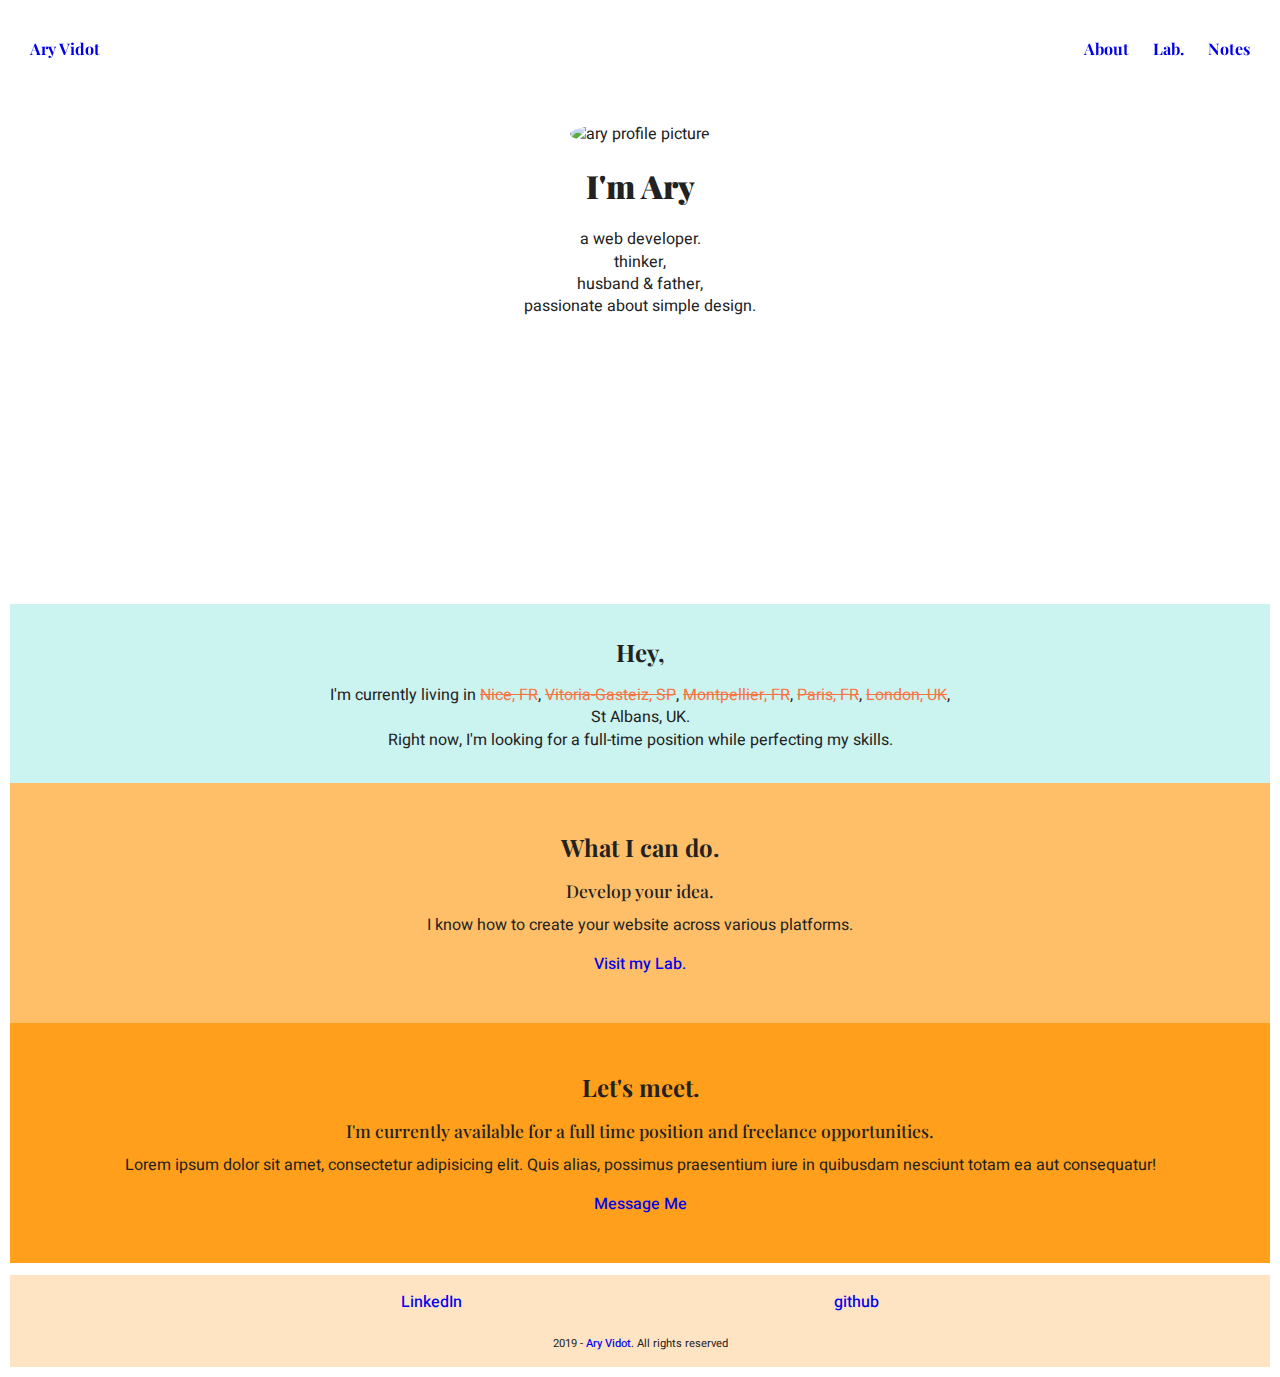
==== index.html @ 5e19ae7f "Sticky nav added" ====
<!DOCTYPE html>
<html class="no-js" lang="">
  <head>
    <meta charset="utf-8" />
    <title>Ary Vidot - A Web Developer</title>
    <meta name="description" content="" />
    <meta name="viewport" content="width=device-width, initial-scale=1" />

    <link rel="manifest" href="site.webmanifest" />
    <link rel="apple-touch-icon" href="icon.png" />
    <!-- Place favicon.ico in the root directory -->
    <link rel="stylesheet" href="css/normalize.css" />
    <link rel="stylesheet" href="css/main.css" />
    <link
      href="https://fonts.googleapis.com/css?family=Heebo|Playfair+Display&display=swap"
      rel="stylesheet"
    />
    <meta name="theme-color" content="#fafafa" />
  </head>

  <body>
    <header class="nav-top">
      <div class="ctnr ctnr-top">
        <div class="top-logo">
          <a href="index.html">Ary Vidot</a>
          <!-- <img
              src="../img/myPicture.jpg"
              alt="ary profile picture"
              width="20"
              height="20"
          /></a> -->
        </div>
        <!-- <div class="top-name">
          <a href="http://aryvidot.com">Ary Vidot</a>
        </div> -->
        <div class="nav-list">
          <nav>
            <ul class="nav-links">
              <li><a class="active" href="index.html">About</a></li>
              <li><a class="" href="lab.html">Lab.</a></li>
              <li><a class="" href="notes.html">Notes</a></li>
            </ul>
          </nav>
        </div>
        <!-- <div class="top-social">
          <a
            class="sub-i"
            href="https://www.instagram.com/ary_vidot/"
            title="Ary Vidot on Instagram"
            target="_blank"
          >Inst<svg class="svg-icon" viewBox>#</svg></a>
          <a
            class="sub-t"
            href="https://www.twiter.com/ary_vidot/"
            title="Ary Vidot on Twitter"
            target="_blank"
          >Twi<svg class="svg-icon" viewBox>#</svg></a>
        </a>
        </div> -->
      </div>
    </header>

    <main>
      <section class="hero">
        <div class="ctnr ctnr-hero">
          <article>
            <figure>
              <img src="../img/myPicture.jpg" alt="ary profile picture" />
            </figure>
            <h1 class="im-ary">I'm Ary</h1>
            <p>
              a web developer<span>.</span> <br />thinker,<br />
              husband & father,<br />
              passionate about simple design.
            </p>
          </article>
        </div>
      </section>

      <div class="breaker">
        <div class="ctnr">
          <div class="top-triangle-about"></div>
        </div>
      </div>

      <section class="about">
        <div class="ctnr ctnr-about">
          <article>
            <div class="about-text">
              <header class="hdr-about">
                <h2>Hey<span>,</span></h2>
              </header>
              <p>
                I'm currently living in
                <span class="crossed-out">Nice, FR</span>,
                <span class="crossed-out">Vitoria-Gasteiz, SP</span>,
                <span class="crossed-out">Montpellier, FR</span>,
                <span class="crossed-out">Paris, FR</span>,
                <span class="crossed-out">London, UK</span>, <br />St Albans,
                UK.
                <br />
                Right now, I'm looking for a full-time position while perfecting
                my skills.
              </p>
            </div>
          </article>
        </div>
      </section>

      <div class="breaker">
        <div class="ctnr">
          <div class="top-triangle-lab"></div>
        </div>
      </div>

      <section class="lab">
        <div class="ctnr ctnr-lab">
          <!-- <div class="top-triangle-lab"></div> -->
          <article>
            <div class="lab-text">
              <header class="hdr-lab">
                <h2>What I can do<span>.</span></h2>
                <h3>Develop your idea<span>.</span></h3>
              </header>
              <p>I know how to create your website across various platforms.</p>
              <p class="btn">
                <a href="lab.html" class="see-lab">Visit my Lab.</a>
              </p>
            </div>
          </article>
        </div>
      </section>

      <section class="contact">
        <div class="ctnr ctnr-contact">
          <!-- <div class="top-triangle-contact"></div> -->
          <article>
            <div class="contact-text">
              <header class="hdr-contact">
                <h2>Let's meet<span>.</span></h2>
                <h3>
                  I'm currently available for a full time position and freelance
                  opportunities<span>.</span>
                </h3>
              </header>
              <p>
                Lorem ipsum dolor sit amet, consectetur adipisicing elit. Quis
                alias, possimus praesentium iure in quibusdam nesciunt totam ea
                aut consequatur!
              </p>
              <p class="btn">
                <a href="mailto:iam@aryvidot.com">Message Me</a>
              </p>
            </div>
          </article>
        </div>
      </section>
    </main>

    <!-- Start Footer-->
    <footer>
      <div class="ctnr">
        <div class=" ctnr ctnr-footer">
          <div class="footer-list">
            <ul>
              <li>
                <a href="https://www.linkedin.com/in/ary-vidot/" target="_blank"
                  >LinkedIn</a
                >
              </li>
              <li>
                <a href="https://github.com/AryVidot" target="_blank">github</a>
              </li>
            </ul>
          </div>
          <div class="copyright">
            <p>
              2019 - <a href="www.aryvidot.com">Ary Vidot</a>. All rights
              reserved
            </p>
          </div>
        </div>
      </div>
    </footer>
    <!-- End Footer-->

    <script src="js/vendor/modernizr-3.7.1.min.js"></script>
    <script
      src="https://code.jquery.com/jquery-3.4.1.min.js"
      integrity="sha256-CSXorXvZcTkaix6Yvo6HppcZGetbYMGWSFlBw8HfCJo="
      crossorigin="anonymous"
    ></script>
    <script>
      window.jQuery ||
        document.write(
          '<script src="js/vendor/jquery-3.4.1.min.js"><\/script>'
        );
    </script>
    <script src="js/plugins.js"></script>
    <script src="js/main.js"></script>

    <!-- Google Analytics: change UA-XXXXX-Y to be your site's ID. -->
    <script>
      window.ga = function() {
        ga.q.push(arguments);
      };
      ga.q = [];
      ga.l = +new Date();
      ga("create", "UA-XXXXX-Y", "auto");
      ga("set", "transport", "beacon");
      ga("send", "pageview");
    </script>
    <script src="https://www.google-analytics.com/analytics.js" async></script>
  </body>
</html>
---- css/main.css ----
/*! HTML5 Boilerplate v7.2.0 | MIT License | https://html5boilerplate.com/ */

/* main.css 2.0.0 | MIT License | https://github.com/h5bp/main.css#readme */
/*
 * What follows is the result of much research on cross-browser styling.
 * Credit left inline and big thanks to Nicolas Gallagher, Jonathan Neal,
 * Kroc Camen, and the H5BP dev community and team.
 */

/* ==========================================================================
   Base styles: opinionated defaults
   ========================================================================== */

html {
  color: #222;
  font-size: 1em;
  line-height: 1.4;
}

@import url("https://fonts.googleapis.com/css?family=Heebo|Playfair+Display&display=swap");

/*
 * Remove text-shadow in selection highlight:
 * https://twitter.com/miketaylr/status/12228805301
 *
 * Vendor-prefixed and regular ::selection selectors cannot be combined:
 * https://stackoverflow.com/a/16982510/7133471
 *
 * Customize the background color to match your design.
 */

::-moz-selection {
  background: #b3d4fc;
  text-shadow: none;
}

::selection {
  background: #b3d4fc;
  text-shadow: none;
}

/*
 * A better looking default horizontal rule
 */

hr {
  display: block;
  height: 1px;
  border: 0;
  border-top: 1px solid #ccc;
  margin: 1em 0;
  padding: 0;
}

/*
 * Remove the gap between audio, canvas, iframes,
 * images, videos and the bottom of their containers:
 * https://github.com/h5bp/html5-boilerplate/issues/440
 */

audio,
canvas,
iframe,
img,
svg,
video {
  vertical-align: middle;
}

/*
 * Remove default fieldset styles.
 */

fieldset {
  border: 0;
  margin: 0;
  padding: 0;
}

/*
 * Allow only vertical resizing of textareas.
 */

textarea {
  resize: vertical;
}

/* ==========================================================================
   Browser Upgrade Prompt
   ========================================================================== */

.browserupgrade {
  margin: 0.2em 0;
  background: #ccc;
  color: #000;
  padding: 0.2em 0;
}

/* ==========================================================================
   Author's custom styles
   ========================================================================== */
/*  -------------- General Style ------------- */
* {
  box-sizing: border-box;
  margin: 0;
  padding: 0;
}
html {
  font-size: 16px;
  height: 100%;
  width: 100%;
}

body {
  height: 100%;
  width: 100%;
  font-size: 1rem;
  font-family: "Heebo", sans-serif;
  min-width: 360px;
  height: fit-content;
  border: 0.625em solid #fff;
}

.ctnr {
  width: 100%;
  padding: 0 1.25em;
}

.btn {
  margin: 1em;
}

/* ============================
Colour Palette

#FF9F1C - BRIGHT YELLOW (CRAYOLA)
#FFBF69 - TOPAZ
#FFFFFF - WHITE
#CBF3F0 - AERO BLUE
#2EC4B6 - MAXIMUM BLUE GREEN

================================ */

/* ===============================
TYPOGRAPHY ====================== */
/* heading: Proza Libre
body: Open Sans*/

h1,
h2,
h3 {
  font-family: "Playfair Display", serif;
}

h1 {
  font-weight: 900;
  font-size: 2em;
  margin: 0.6em 0 0.6em 0;
}
h2 {
  font-weight: 700;
  font-size: 1.5em;
  margin-bottom: 0.6em;
}
h3 {
  font-weight: 500;
  font-size: 1.1em;
  margin-bottom: 0.6em;
}

li,
a {
  font-family: "Heebo", sans-serif;
  font-weight: 500;
  text-decoration: none;
  list-style: none;
}

.crossed-out {
  text-decoration: line-through;
  color: #f97443;
}

/* ===============================
============ LAYOUT ==============
=============================== */

.hero img {
  height: 100%;
  border-radius: 50%;
}
/* .ctnr{
  margin
} */
/* .top-triangle-lab {
  padding: 0;
  margin: 0;
  width: 0;
  height: 0;
  border-image-slice: 100%;
  border-image-width: 0;
  border-image-repeat: stretch;
  border-bottom-width: 1;
  border-top: 0 transparent;
  border-style: solid;

  border-width: 60px 0 0 96vw;
  border-color: #cbf3f0 transparent transparent transparent;
  box-sizing: border-box;
}
.top-triangle-contact {
  box-sizing: border-box;
  width: 0;
  height: 0;
  border-style: solid;
  border-width: 3.75em 93vw 0 0;
  border-color: #2ec4b6 transparent transparent transparent;
  align-items: center;
} */
/* .breaker {
} */

/* ----- header ----- */

.top-logo {
  margin: 0;
  /* border-radius: 50%; */
  cursor: pointer;
  margin-right: auto;
}
.top-logo a {
  font-family: "Playfair Display", serif;
  font-weight: bolder;
}

/* ----- Navigation ----- */
/* --- Nav --- */
.nav-top {
  position: sticky;
  top: 0.625em;
  display: flex;
  justify-content: flex-end;
  align-items: center;
  padding: 0;
}

.ctnr-top {
  width: 100%;
  margin: 0;
  height: 5em;
  background-color: transparent;
  display: flex;
  /* justify-content: left; */
  align-items: center;
  /* text-align: left; */
}

.nav-list li {
  margin: 0 0 0 1.5em;
  padding: 0;
}
nav ul {
  list-style: none;
  display: flex;
  padding: 0;
  margin: 0;
  justify-content: flex-end;
}
nav a {
  font-family: "Playfair Display", serif;
  font-weight: bolder;
}

.nav-links li a:hover {
  color: #f97443;
}
/* --- Social Top --- TO VERIFY before deployment ---*/
/* .top-social {
  -webkit-box-flex: 0;
  flex: 0 0 150px;
  flex-grow: 0;
  flex-shrink: 0;
  flex-basis: 150px;
  padding-top: 2px;
  text-align: right;
} */

/* ----- Hero ----- */

.ctnr-hero {
  text-align: center;
  min-height: fit-content;
  width: 100%;
  padding: 0;
  min-height: 50vh;
}

.ctnr-hero p {
  margin-bottom: 1em;
  text-align: center;
}
.ctnr-hero img {
  width: 12.5em;
}
/* 
.hero {
  margin: 2em 0 1.5em 0;
  display: flex;
  flex-direction: column;
  justify-content: center;
  align-items: center;
  height: 50vh;
} */
.hero {
  padding: 2em 0;
}

/* ----- About ----- */
.about {
  background-color: #cbf3f0;
}
.ctnr-about {
  display: flex;
  justify-content: center;
  width: 100%;
}
.about-text {
  margin: 2em 0;
  /* line-height: 1.5; */
  display: flex;
  justify-items: center;
  align-items: center;
  flex-direction: column;
  text-align: center;
}

/* .connect ul {
  text-align: center;
  list-style: none;
  padding: 1.5em 0;
}
.connect a {
  font-size: large;
  border: 1px solid #000;
  padding: 10px 15px;
  border-radius: 5px;
} */

/* ---- Revisit Button colour ???? --- */
.connect a:hover {
  color: red;
}

/* ----- Lab ----- */
.lab {
  background-color: #ffbf69;
}

.ctnr-lab {
  /* padding: 0.75em 0; */
  display: flex;
  justify-content: center;
  width: 100%;
}
.lab-text {
  margin: 2em 0;
  /* line-height: 1.5; */
  display: flex;
  justify-items: center;
  align-items: center;
  flex-direction: column;
  text-align: center;
}
.hello {
  padding: 2em 0;
  /* display: flex; */
}
.pencil {
  border-radius: 50%;
  margin-bottom: 2em;
}

.lab-shots {
  padding: 2em 0;
}

.ctnr-hello {
  text-align: center;
  min-height: fit-content;
  width: 100%;
  padding: 10px 0;
}

.ctnr-shots {
  /* display: flex; */
  flex-direction: column;
  justify-content: center;
  width: 100%;
}
.ctnr-lab article {
  /* display: flex;
  justify-content: center;
  flex-direction: column;
  width: 100%; */

  text-align: center;
  margin: 1em 0 0;
}

/* Add random colour for sections with Javascript */

.parallax {
  background-color: #2ec4b6;
}
.magic8Ball {
  background-color: coral;
}
.wordPress {
  background-color: deeppink;
}

/* ----- Contact ----- */
.contact {
  background-color: #ff9f1c;
}
.ctnr-contact {
  display: flex;
  justify-content: center;
  flex-direction: column;
  width: 100%;
}
.ctnr-contact article {
  text-align: center;
  margin: 1em 0 0;
}

.contact-text {
  margin: 2em 0;
  /* line-height: 1.5; */
  display: flex;
  justify-items: center;
  align-items: center;
  flex-direction: column;
  text-align: center;
}
/* ----- Footer ----- */
footer {
  background-color: bisque;
  border-top: 12px solid #fff;
}
.ctnr-footer {
  display: flex;
  flex-direction: column;
  padding: 1em 0;
}
/* .footer-list {
  display: flex;
} */
.footer-list ul {
  list-style: none;
  display: flex;
  justify-content: space-evenly;
  /* margin-top: 1em; */
}
.footer-list a {
  cursor: pointer;
  /* margin-top: 2em; */
}
.copyright {
  /* border-top: 1px solid black; */
  text-align: center;
  font-size: 0.7em;
  margin-top: 2em;
}

/* ==========================================================================
   Helper classes
   ========================================================================== */

/*
 * Hide visually and from screen readers
 */

.hidden {
  display: none !important;
}

/*
* Hide only visually, but have it available for screen readers:
* https://snook.ca/archives/html_and_css/hiding-content-for-accessibility
*
* 1. For long content, line feeds are not interpreted as spaces and small width
*    causes content to wrap 1 word per line:
*    https://medium.com/@jessebeach/beware-smushed-off-screen-accessible-text-5952a4c2cbfe
*/

.sr-only {
  border: 0;
  clip: rect(0, 0, 0, 0);
  height: 1px;
  margin: -1px;
  overflow: hidden;
  padding: 0;
  position: absolute;
  white-space: nowrap;
  width: 1px;
  /* 1 */
}

/*
* Extends the .sr-only class to allow the element
* to be focusable when navigated to via the keyboard:
* https://www.drupal.org/node/897638
*/

.sr-only.focusable:active,
.sr-only.focusable:focus {
  clip: auto;
  height: auto;
  margin: 0;
  overflow: visible;
  position: static;
  white-space: inherit;
  width: auto;
}

/*
* Hide visually and from screen readers, but maintain layout
*/

.invisible {
  visibility: hidden;
}

/*
* Clearfix: contain floats
*
* For modern browsers
* 1. The space content is one way to avoid an Opera bug when the
*    `contenteditable` attribute is included anywhere else in the document.
*    Otherwise it causes space to appear at the top and bottom of elements
*    that receive the `clearfix` class.
* 2. The use of `table` rather than `block` is only necessary if using
*    `:before` to contain the top-margins of child elements.
*/

.clearfix:before,
.clearfix:after {
  content: " ";
  /* 1 */
  display: table;
  /* 2 */
}

.clearfix:after {
  clear: both;
}

/* ==========================================================================
   EXAMPLE Media Queries for Responsive Design.
   These examples override the primary ('mobile first') styles.
   Modify as content requires.
   ========================================================================== */

/* MOBILE FIRST */

/* @media (max-width: 520px) {
  .top-name {
    display: none;
  }
} */
/* @media (max-width: 1080px) {
  .top-social {
    display: none;
  }
  .nav-list {
    text-align: right;
  }
} */
@media only screen and (min-width: 35em) {
  /* Style adjustments for viewports that meet the condition */
}

@media print,
  (-webkit-min-device-pixel-ratio: 1.25),
  (min-resolution: 1.25dppx),
  (min-resolution: 120dpi) {
  /* Style adjustments for high resolution devices */
}

/* ==========================================================================
   Print styles.
   Inlined to avoid the additional HTTP request:
   https://www.phpied.com/delay-loading-your-print-css/
   ========================================================================== */

@media print {
  *,
  *:before,
  *:after {
    background: transparent !important;
    color: #000 !important;
    /* Black prints faster */
    -webkit-box-shadow: none !important;
    box-shadow: none !important;
    text-shadow: none !important;
  }
  a,
  a:visited {
    text-decoration: underline;
  }
  a[href]:after {
    content: " (" attr(href) ")";
  }
  abbr[title]:after {
    content: " (" attr(title) ")";
  }
  /*
     * Don't show links that are fragment identifiers,
     * or use the `javascript:` pseudo protocol
     */
  a[href^="#"]:after,
  a[href^="javascript:"]:after {
    content: "";
  }
  pre {
    white-space: pre-wrap !important;
  }
  pre,
  blockquote {
    border: 1px solid #999;
    page-break-inside: avoid;
  }
  /*
     * Printing Tables:
     * https://web.archive.org/web/20180815150934/http://css-discuss.incutio.com/wiki/Printing_Tables
     */
  thead {
    display: table-header-group;
  }
  tr,
  img {
    page-break-inside: avoid;
  }
  p,
  h2,
  h3 {
    orphans: 3;
    widows: 3;
  }
  h2,
  h3 {
    page-break-after: avoid;
  }
}
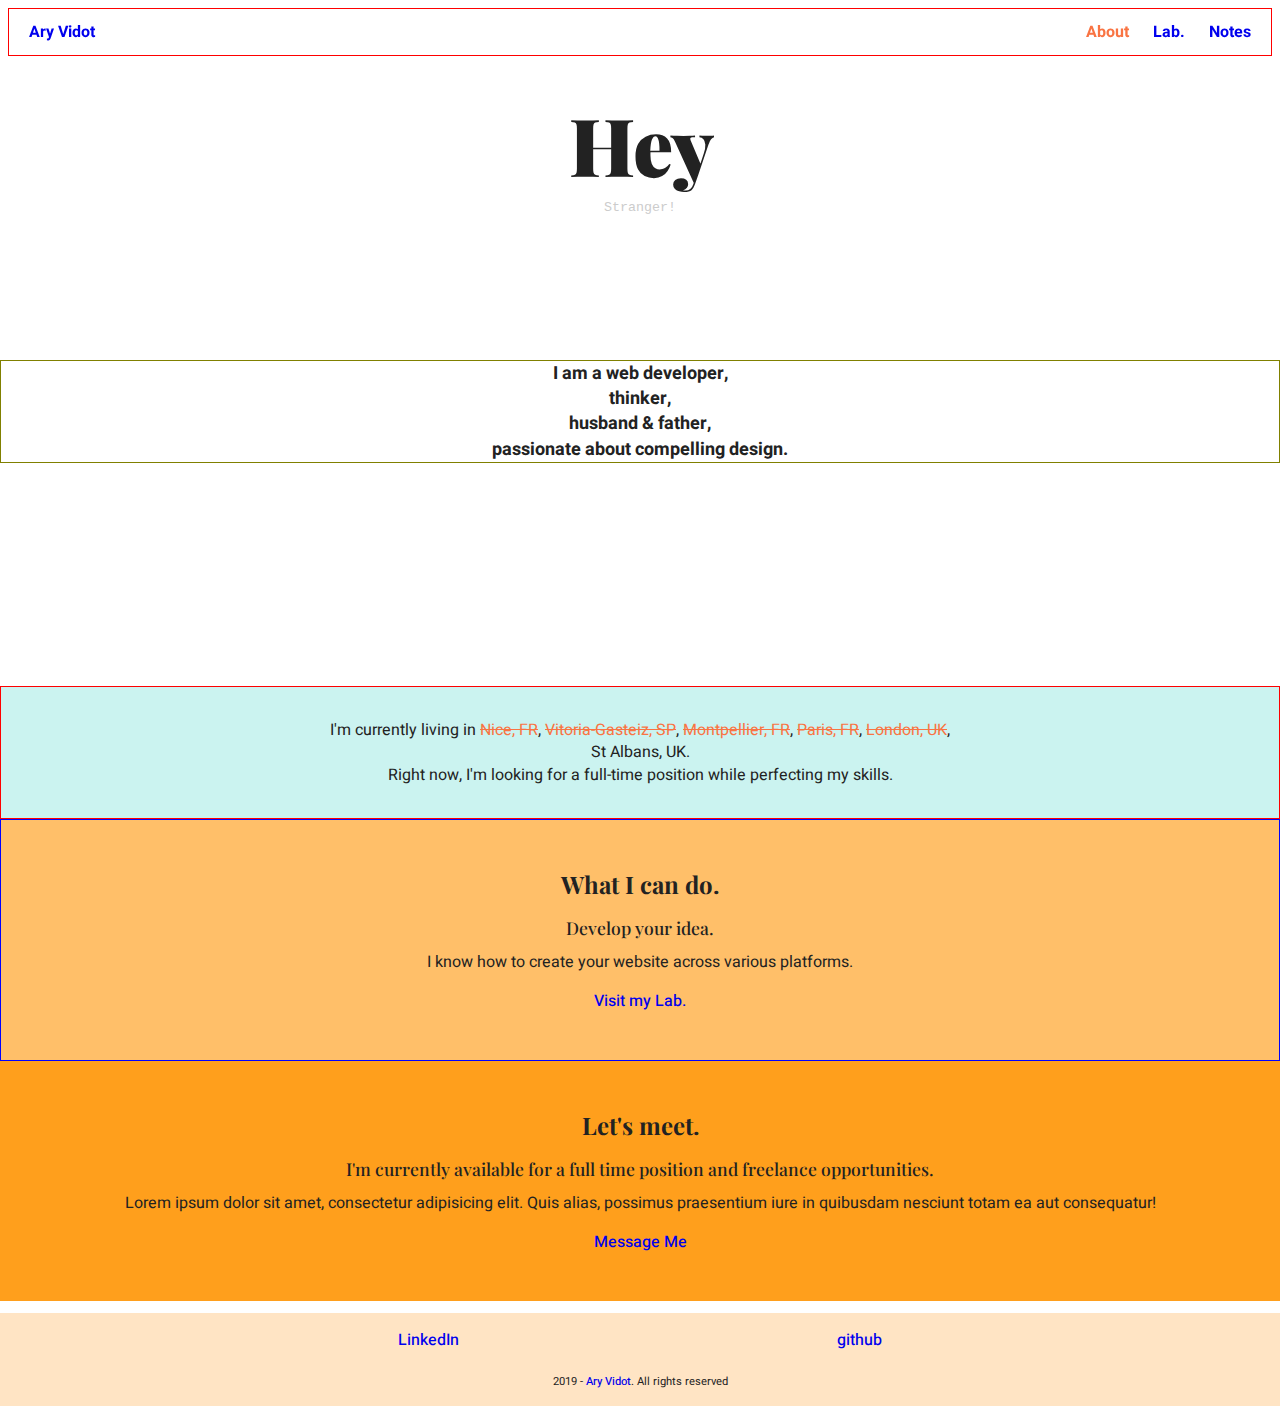
==== commit 4425ac5d: "Sticky Navbar" ====
--- a/index.html
+++ b/index.html
@@ -23,12 +23,6 @@
       <div class="ctnr ctnr-top">
         <div class="top-logo">
           <a href="index.html">Ary Vidot</a>
-          <!-- <img
-              src="../img/myPicture.jpg"
-              alt="ary profile picture"
-              width="20"
-              height="20"
-          /></a> -->
         </div>
         <!-- <div class="top-name">
           <a href="http://aryvidot.com">Ary Vidot</a>
@@ -42,21 +36,6 @@
             </ul>
           </nav>
         </div>
-        <!-- <div class="top-social">
-          <a
-            class="sub-i"
-            href="https://www.instagram.com/ary_vidot/"
-            title="Ary Vidot on Instagram"
-            target="_blank"
-          >Inst<svg class="svg-icon" viewBox>#</svg></a>
-          <a
-            class="sub-t"
-            href="https://www.twiter.com/ary_vidot/"
-            title="Ary Vidot on Twitter"
-            target="_blank"
-          >Twi<svg class="svg-icon" viewBox>#</svg></a>
-        </a>
-        </div> -->
       </div>
     </header>
 
@@ -64,32 +43,52 @@
       <section class="hero">
         <div class="ctnr ctnr-hero">
           <article>
-            <figure>
-              <img src="../img/myPicture.jpg" alt="ary profile picture" />
-            </figure>
-            <h1 class="im-ary">I'm Ary</h1>
-            <p>
-              a web developer<span>.</span> <br />thinker,<br />
-              husband & father,<br />
-              passionate about simple design.
-            </p>
+            <div class="hero_section_intro">
+              <h1 class="im-ary">
+                Hey
+                <textarea
+                  name="user_name"
+                  id="user_name"
+                  placeholder="Stranger!"
+                  spellcheck="false"
+                ></textarea>
+              </h1>
+              <div class="intro">
+                <p>
+                  I am a web developer<span>,</span> <br />thinker,<br />
+                  husband & father,<br />
+                  passionate about compelling design.
+                </p>
+              </div>
+            </div>
           </article>
         </div>
       </section>
 
       <div class="breaker">
         <div class="ctnr">
-          <div class="top-triangle-about"></div>
+          <!-- <div class="top-triangle-about">
+            <svg height="210" width="500">
+              <polygon
+                points="411,0 500,100 0,100"
+                style="fill:lime;stroke:purple;stroke-width:1"
+              />
+            </svg>
+          </div> -->
         </div>
       </div>
 
       <section class="about">
         <div class="ctnr ctnr-about">
+          <!-- <div class="top-triangle-about">
+            <polygon
+              points="0,0 500,100 0,100"
+              style="fill:lime;stroke:purple;stroke-width:1"
+            />
+          </div> -->
           <article>
             <div class="about-text">
-              <header class="hdr-about">
-                <h2>Hey<span>,</span></h2>
-              </header>
+              <header class="hdr-about"></header>
               <p>
                 I'm currently living in
                 <span class="crossed-out">Nice, FR</span>,
@@ -115,7 +114,6 @@
 
       <section class="lab">
         <div class="ctnr ctnr-lab">
-          <!-- <div class="top-triangle-lab"></div> -->
           <article>
             <div class="lab-text">
               <header class="hdr-lab">
@@ -133,7 +131,6 @@
 
       <section class="contact">
         <div class="ctnr ctnr-contact">
-          <!-- <div class="top-triangle-contact"></div> -->
           <article>
             <div class="contact-text">
               <header class="hdr-contact">
--- a/css/main.css
+++ b/css/main.css
@@ -15,6 +15,8 @@
   color: #222;
   font-size: 1em;
   line-height: 1.4;
+  height: 100%;
+  width: 100%;
 }
 
 @import url("https://fonts.googleapis.com/css?family=Heebo|Playfair+Display&display=swap");
@@ -104,21 +106,16 @@
   box-sizing: border-box;
   margin: 0;
   padding: 0;
-}
-html {
-  font-size: 16px;
-  height: 100%;
-  width: 100%;
+  -webkit-font-smoothing: antialiased;
 }
 
 body {
-  height: 100%;
   width: 100%;
   font-size: 1rem;
   font-family: "Heebo", sans-serif;
   min-width: 360px;
   height: fit-content;
-  border: 0.625em solid #fff;
+  scroll-behavior: smooth;
 }
 
 .ctnr {
@@ -154,18 +151,48 @@
 
 h1 {
   font-weight: 900;
-  font-size: 2em;
-  margin: 0.6em 0 0.6em 0;
+  font-size: 5em;
+  margin-bottom: 0.6em;
+}
+.im-ary h1 {
+  font-size: 4.5em;
+  font-weight: bolder;
+  /* margin: 0 0.3em; */
 }
 h2 {
   font-weight: 700;
   font-size: 1.5em;
   margin-bottom: 0.6em;
 }
+
 h3 {
   font-weight: 500;
   font-size: 1.1em;
   margin-bottom: 0.6em;
+}
+
+textarea.user_name {
+  height: auto;
+  overflow: hidden;
+  padding: 10px 0;
+  overflow-wrap: break-word;
+}
+
+textarea {
+  background: none;
+  border: none !important;
+  box-shadow: none !important;
+  outline: none !important;
+  resize: none !important;
+  display: inline-block;
+  vertical-align: top;
+  width: 100%;
+  height: 110px;
+  text-align: center;
+}
+
+::placeholder {
+  color: #ccc;
 }
 
 li,
@@ -181,93 +208,76 @@
   color: #f97443;
 }
 
+.active {
+  color: #f97443;
+}
 /* ===============================
 ============ LAYOUT ==============
 =============================== */
-
+.intro p {
+  font-size: large;
+}
+.hero_section_intro {
+  display: flex;
+  flex-direction: column;
+}
 .hero img {
   height: 100%;
   border-radius: 50%;
 }
-/* .ctnr{
-  margin
-} */
-/* .top-triangle-lab {
-  padding: 0;
-  margin: 0;
-  width: 0;
-  height: 0;
-  border-image-slice: 100%;
-  border-image-width: 0;
-  border-image-repeat: stretch;
-  border-bottom-width: 1;
-  border-top: 0 transparent;
-  border-style: solid;
-
-  border-width: 60px 0 0 96vw;
-  border-color: #cbf3f0 transparent transparent transparent;
-  box-sizing: border-box;
-}
-.top-triangle-contact {
-  box-sizing: border-box;
-  width: 0;
-  height: 0;
-  border-style: solid;
-  border-width: 3.75em 93vw 0 0;
-  border-color: #2ec4b6 transparent transparent transparent;
-  align-items: center;
-} */
+
 /* .breaker {
 } */
 
 /* ----- header ----- */
-
 .top-logo {
   margin: 0;
   /* border-radius: 50%; */
   cursor: pointer;
   margin-right: auto;
 }
+
 .top-logo a {
-  font-family: "Playfair Display", serif;
+  font-family: "Heebo", sans-serif;
   font-weight: bolder;
 }
 
 /* ----- Navigation ----- */
 /* --- Nav --- */
+
 .nav-top {
+  display: flex;
+  align-items: center;
+  padding: 0;
+  width: 100%;
   position: sticky;
-  top: 0.625em;
-  display: flex;
-  justify-content: flex-end;
+  top: 0;
+}
+
+.ctnr-top {
+  margin: 0.5em 0.5em 0 0.5em;
+  border: 1px red solid;
+  padding: 0 1.25em;
+  height: 3em;
+  background-color: transparent;
+  display: flex;
   align-items: center;
-  padding: 0;
-}
-
-.ctnr-top {
-  width: 100%;
-  margin: 0;
-  height: 5em;
-  background-color: transparent;
-  display: flex;
-  /* justify-content: left; */
-  align-items: center;
-  /* text-align: left; */
 }
 
 .nav-list li {
   margin: 0 0 0 1.5em;
   padding: 0;
 }
+
 nav ul {
   list-style: none;
   display: flex;
   padding: 0;
   margin: 0;
-  justify-content: flex-end;
-}
+}
+
 nav a {
-  font-family: "Playfair Display", serif;
+  font-family: "Heebo", sans-serif;
   font-weight: bolder;
 }
 
@@ -298,26 +308,20 @@
 .ctnr-hero p {
   margin-bottom: 1em;
   text-align: center;
-}
-.ctnr-hero img {
-  width: 12.5em;
-}
-/* 
+  border: 1px solid olive;
+  font-size: 800;
+  font-weight: bolder;
+}
+
 .hero {
-  margin: 2em 0 1.5em 0;
-  display: flex;
-  flex-direction: column;
-  justify-content: center;
-  align-items: center;
-  height: 50vh;
-} */
-.hero {
-  padding: 2em 0;
+  padding: 2em 0 2em;
+  height: 70vh;
 }
 
 /* ----- About ----- */
 .about {
   background-color: #cbf3f0;
+  border: 1px solid red;
 }
 .ctnr-about {
   display: flex;
@@ -326,7 +330,6 @@
 }
 .about-text {
   margin: 2em 0;
-  /* line-height: 1.5; */
   display: flex;
   justify-items: center;
   align-items: center;
@@ -354,6 +357,7 @@
 /* ----- Lab ----- */
 .lab {
   background-color: #ffbf69;
+  border: 1px solid blue;
 }
 
 .ctnr-lab {
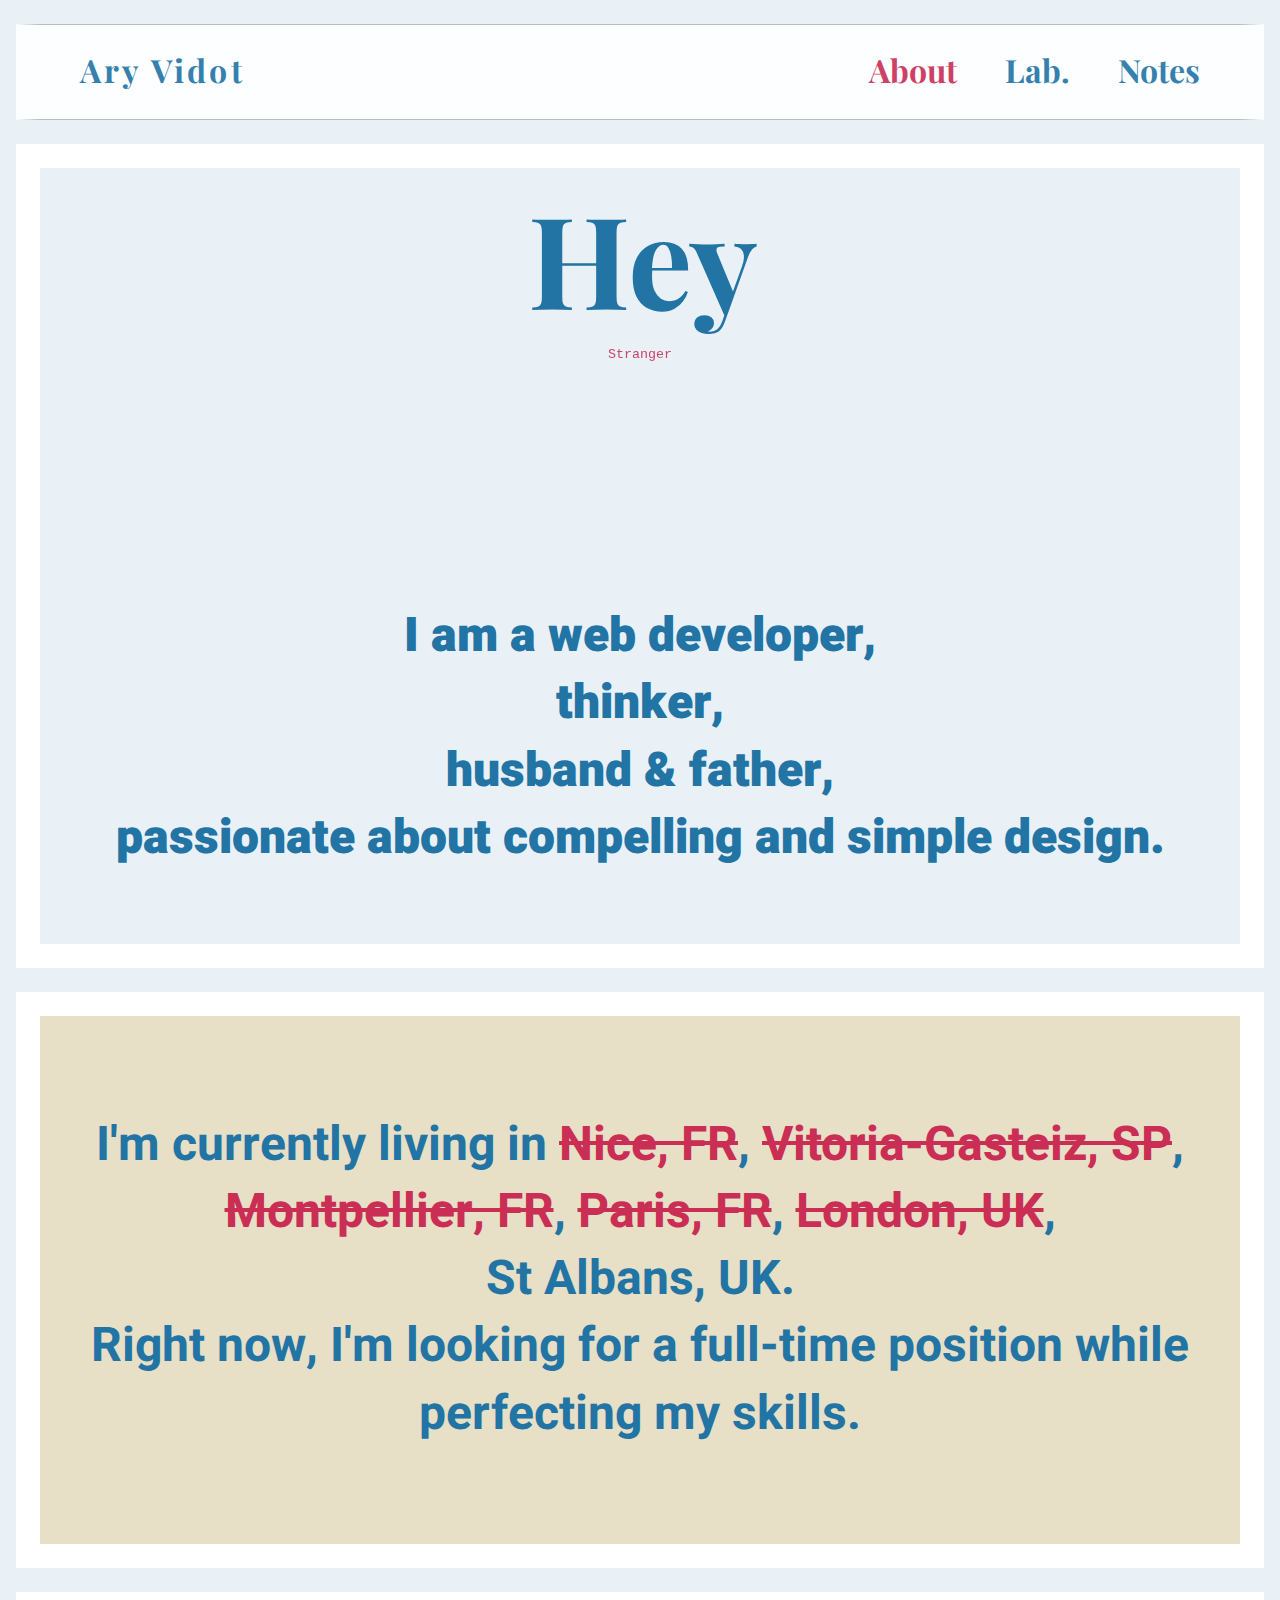
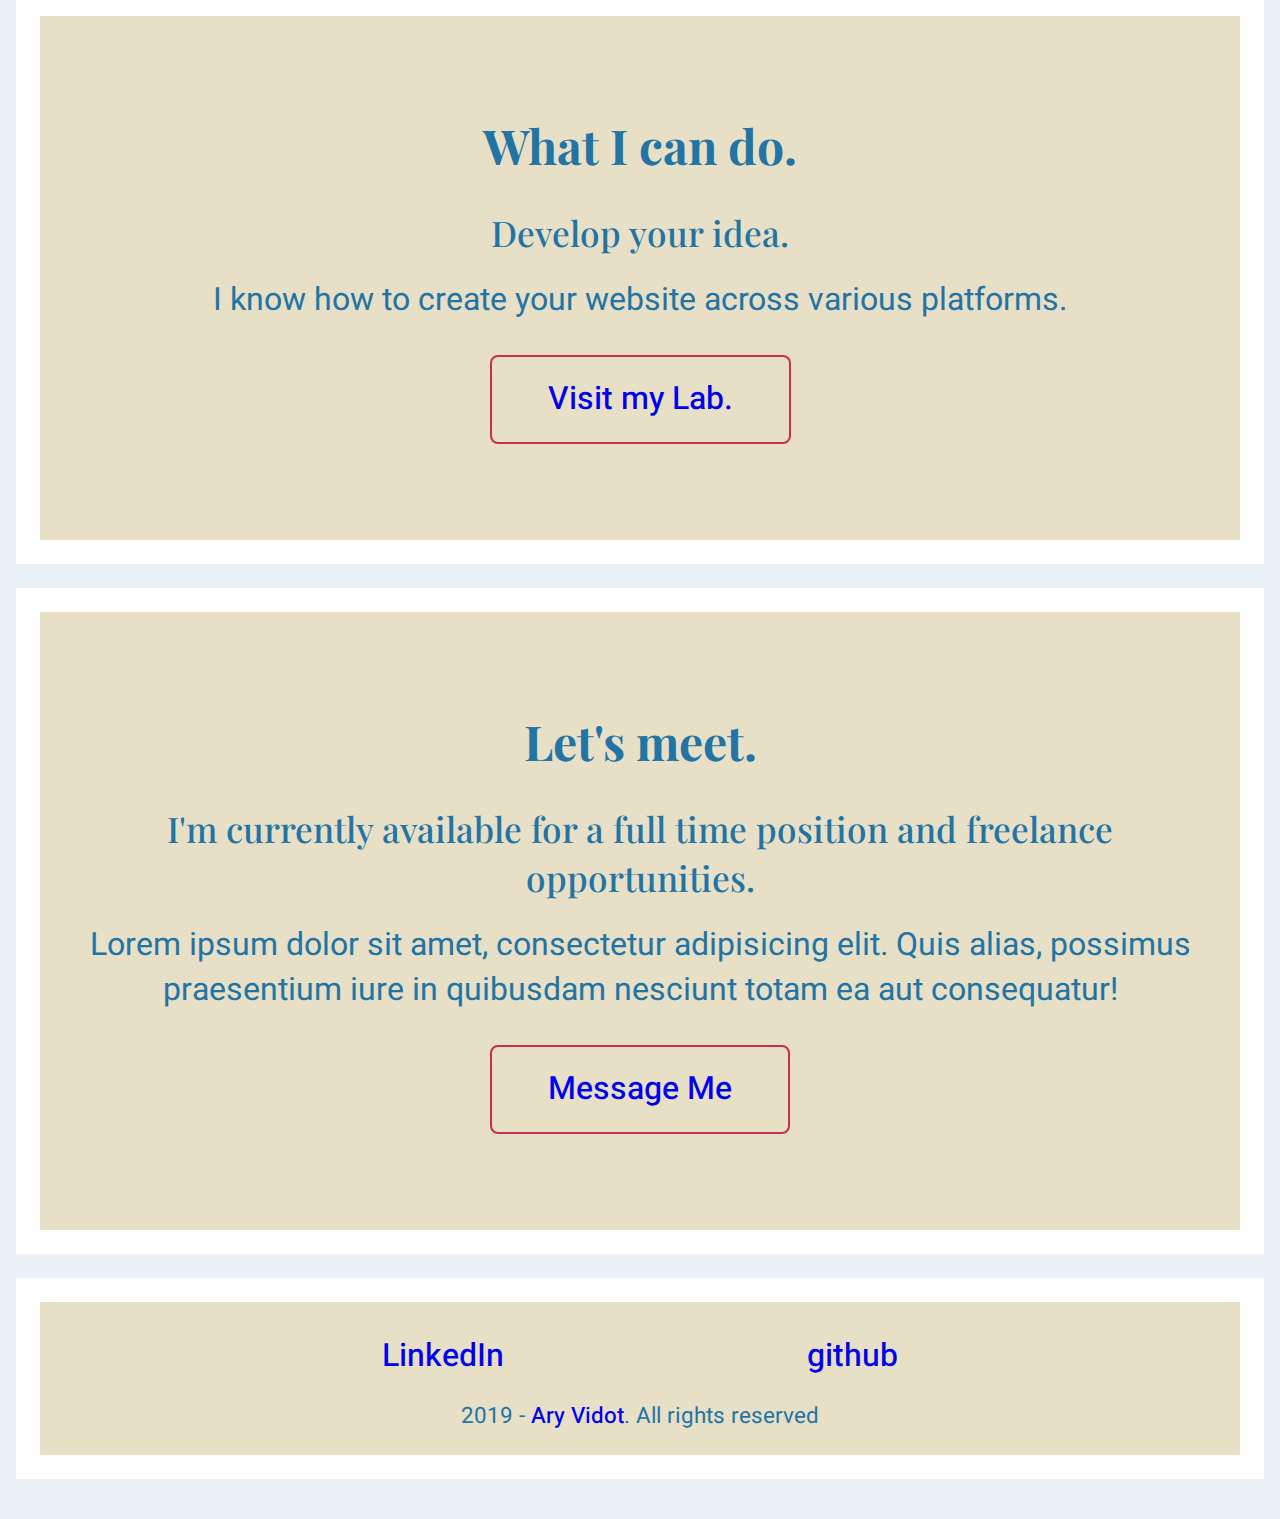
==== commit 5e7fc263: "CSS variables added" ====
--- a/index.html
+++ b/index.html
@@ -9,10 +9,11 @@
     <link rel="manifest" href="site.webmanifest" />
     <link rel="apple-touch-icon" href="icon.png" />
     <!-- Place favicon.ico in the root directory -->
+    <!-- <div>Icons made by <a href="https://www.flaticon.com/authors/nikita-golubev" title="Nikita Golubev">Nikita Golubev</a> from <a href="https://www.flaticon.com/" title="Flaticon">www.flaticon.com</a></div> -->
     <link rel="stylesheet" href="css/normalize.css" />
     <link rel="stylesheet" href="css/main.css" />
     <link
-      href="https://fonts.googleapis.com/css?family=Heebo|Playfair+Display&display=swap"
+      href="https://fonts.googleapis.com/css?family=Heebo|Playfair+Display:900&display=swap"
       rel="stylesheet"
     />
     <meta name="theme-color" content="#fafafa" />
@@ -47,9 +48,10 @@
               <h1 class="im-ary">
                 Hey
                 <textarea
+                  class="user-name"
                   name="user_name"
                   id="user_name"
-                  placeholder="Stranger!"
+                  placeholder="Stranger"
                   spellcheck="false"
                 ></textarea>
               </h1>
@@ -57,7 +59,7 @@
                 <p>
                   I am a web developer<span>,</span> <br />thinker,<br />
                   husband & father,<br />
-                  passionate about compelling design.
+                  passionate about compelling and simple design.
                 </p>
               </div>
             </div>
@@ -65,18 +67,10 @@
         </div>
       </section>
 
-      <div class="breaker">
+      <!-- <div class="breaker">
         <div class="ctnr">
-          <!-- <div class="top-triangle-about">
-            <svg height="210" width="500">
-              <polygon
-                points="411,0 500,100 0,100"
-                style="fill:lime;stroke:purple;stroke-width:1"
-              />
-            </svg>
-          </div> -->
-        </div>
-      </div>
+        </div>
+      </div> -->
 
       <section class="about">
         <div class="ctnr ctnr-about">
@@ -106,16 +100,22 @@
         </div>
       </section>
 
-      <div class="breaker">
+      <!-- <div class="breaker">
         <div class="ctnr">
           <div class="top-triangle-lab"></div>
         </div>
-      </div>
+      </div> -->
 
       <section class="lab">
         <div class="ctnr ctnr-lab">
           <article>
             <div class="lab-text">
+              <!-- <img
+                src="../img/pc_responsive.svg"
+                alt="screen & mobile"
+                width="70rem"
+                height="70rem"
+              /> -->
               <header class="hdr-lab">
                 <h2>What I can do<span>.</span></h2>
                 <h3>Develop your idea<span>.</span></h3>
@@ -134,7 +134,7 @@
           <article>
             <div class="contact-text">
               <header class="hdr-contact">
-                <h2>Let's meet<span>.</span></h2>
+                <h2>Let's meet<span class="user-name"></span><span>.</span></h2>
                 <h3>
                   I'm currently available for a full time position and freelance
                   opportunities<span>.</span>
@@ -157,7 +157,7 @@
     <!-- Start Footer-->
     <footer>
       <div class="ctnr">
-        <div class=" ctnr ctnr-footer">
+        <div class="ctnr-footer">
           <div class="footer-list">
             <ul>
               <li>
@@ -172,8 +172,8 @@
           </div>
           <div class="copyright">
             <p>
-              2019 - <a href="www.aryvidot.com">Ary Vidot</a>. All rights
-              reserved
+              <span id="year">2019</span> -
+              <a href="www.aryvidot.com">Ary Vidot</a>. All rights reserved
             </p>
           </div>
         </div>
@@ -198,7 +198,7 @@
 
     <!-- Google Analytics: change UA-XXXXX-Y to be your site's ID. -->
     <script>
-      window.ga = function() {
+      window.ga = function () {
         ga.q.push(arguments);
       };
       ga.q = [];
--- a/css/main.css
+++ b/css/main.css
@@ -12,8 +12,8 @@
    ========================================================================== */
 
 html {
-  color: #222;
-  font-size: 1em;
+  color: var(--fc-1);
+  font-size: 16px;
   line-height: 1.4;
   height: 100%;
   width: 100%;
@@ -108,23 +108,63 @@
   padding: 0;
   -webkit-font-smoothing: antialiased;
 }
+:root{
+  --ff-primary: "Heebo", sans-serif;
+  --ff-secondary: "Playfair Display", serif;
+
+  --fc-1: #2274a5;
+  --fc-2: #ca2e55;
+
+  --primary-clr: #e9f1f7;
+  --secondary-clr: #e7dfc6;
+
+  --fw-2:
+  /* font-weight h2 */
+  --fw-3:
+    /* font-weight h3 */
+  --fw-p:
+    /* font-weight p */
+
+  --fs-2:
+  --fs-3:
+  --fs-p:
+
+}
+
+
 
 body {
   width: 100%;
   font-size: 1rem;
-  font-family: "Heebo", sans-serif;
+  font-family: var(--ff-primary);
   min-width: 360px;
   height: fit-content;
   scroll-behavior: smooth;
+  background-color: var(--primary-clr);
+  border-left: 0.5em solid #e9f1f7;
+  border-bottom: 0.5em solid #e9f1f7;
+  border-right: 0.5em solid #e9f1f7;
 }
 
 .ctnr {
   width: 100%;
   padding: 0 1.25em;
+  border: 0.75em solid #fff;
+  margin-bottom: 0.75em;
 }
 
 .btn {
   margin: 1em;
+  padding: 0.625em 1.75em;
+  border: 2px solid;
+  border-color: var(--fc-2);
+  border-radius: 8px;
+  text-align: center;
+  color: var(--fc-2);
+}
+
+.btn:hover {
+  cursor: pointer;
 }
 
 /* ============================
@@ -146,35 +186,52 @@
 h1,
 h2,
 h3 {
-  font-family: "Playfair Display", serif;
+  font-family: var(--ff-secondary);
 }
 
 h1 {
+  font-weight: black 900;
+  margin-bottom: 0.6em;
+  font-size: 4rem;
+}
+
+.dot{
+  color: var(--fc-2);
+}
+
+.intro p {
+  font-size: 1.5rem;
   font-weight: 900;
-  font-size: 5em;
-  margin-bottom: 0.6em;
-}
-.im-ary h1 {
-  font-size: 4.5em;
-  font-weight: bolder;
-  /* margin: 0 0.3em; */
-}
+  padding: 0 0 1.5em 0;
+  /* padding: 1em; */
+  /* margin: 0 20px; */
+}
+
+/* .ctnr-hero p {
+  margin-bottom: 1em;
+  text-align: center;
+  border: 1px solid olive;
+  font-size: 30px;
+  font-weight: bold;
+  width: 100%;
+} */
 h2 {
   font-weight: 700;
-  font-size: 1.5em;
+  font-size: 1.5rem;
   margin-bottom: 0.6em;
 }
 
 h3 {
   font-weight: 500;
-  font-size: 1.1em;
+  font-size: 1.1rem;
   margin-bottom: 0.6em;
 }
+/* TEXT Area set up */
 
 textarea.user_name {
   height: auto;
   overflow: hidden;
-  padding: 10px 0;
+  padding: 0.625em 0;
   overflow-wrap: break-word;
 }
 
@@ -192,12 +249,16 @@
 }
 
 ::placeholder {
-  color: #ccc;
-}
+  color: var(--fc-2);
+  opacity: 0.9;
+}
+/* input:not(::placeholder-shown) {
+  color: #f6b75d;
+} */
 
 li,
 a {
-  font-family: "Heebo", sans-serif;
+  font-family: var(--ff-primary);
   font-weight: 500;
   text-decoration: none;
   list-style: none;
@@ -205,41 +266,34 @@
 
 .crossed-out {
   text-decoration: line-through;
-  color: #f97443;
+  color: var(--fc-2);
 }
 
 .active {
-  color: #f97443;
-}
+  color: var(--fc-2);
+}
+
 /* ===============================
 ============ LAYOUT ==============
 =============================== */
-.intro p {
-  font-size: large;
-}
-.hero_section_intro {
-  display: flex;
-  flex-direction: column;
-}
-.hero img {
+
+/* .hero img {
   height: 100%;
   border-radius: 50%;
-}
-
-/* .breaker {
 } */
 
 /* ----- header ----- */
 .top-logo {
   margin: 0;
-  /* border-radius: 50%; */
   cursor: pointer;
   margin-right: auto;
 }
 
 .top-logo a {
-  font-family: "Heebo", sans-serif;
+  font-family: var(--ff-secondary);
   font-weight: bolder;
+  letter-spacing: 0.1rem;
+  color: var(--fc-1);
 }
 
 /* ----- Navigation ----- */
@@ -255,11 +309,14 @@
 }
 
 .ctnr-top {
-  margin: 0.5em 0.5em 0 0.5em;
-  border: 1px red solid;
+  margin-top: 0.75em;
+  margin-bottom: 0.75em;
+  border-bottom: 1px #b7b8b6 solid;
+  border-top: 1px #b7b8b6 solid;
   padding: 0 1.25em;
   height: 3em;
-  background-color: transparent;
+  background-color: #fff;
+  opacity: 0.9;
   display: flex;
   align-items: center;
 }
@@ -277,12 +334,14 @@
 }
 
 nav a {
-  font-family: "Heebo", sans-serif;
+  font-family: var(--ff-secondary);
   font-weight: bolder;
+  color: var(--fc-1);
+  /* letter-spacing: 0.1rem; */
 }
 
 .nav-links li a:hover {
-  color: #f97443;
+  color: var(--fc-2);
 }
 /* --- Social Top --- TO VERIFY before deployment ---*/
 /* .top-social {
@@ -301,27 +360,30 @@
   text-align: center;
   min-height: fit-content;
   width: 100%;
-  padding: 0;
-  min-height: 50vh;
-}
-
-.ctnr-hero p {
-  margin-bottom: 1em;
-  text-align: center;
-  border: 1px solid olive;
-  font-size: 800;
-  font-weight: bolder;
-}
+  padding: 0 1.25em;
+  margin-top: 0;
+  /* background-image: url("../img/silhouette.jpg"); */
+  /* https://www.pexels.com/photo/adult-art-beautiful-beauty-415206/ */
+  background-repeat: no-repeat;
+  background-size: contain;
+  background-position: right;
+  height: fit-content;
+}
+
+/* .hero_section_intro {
+  mix-blend-mode: difference;
+} */
 
 .hero {
-  padding: 2em 0 2em;
-  height: 70vh;
+  padding: 0;
+  /* height: fit-content; */
+  /* height: 70vh; */
 }
 
 /* ----- About ----- */
 .about {
-  background-color: #cbf3f0;
-  border: 1px solid red;
+  background-color: #e7dfc6;
+  /* border: 1px solid red; */
 }
 .ctnr-about {
   display: flex;
@@ -329,6 +391,8 @@
   width: 100%;
 }
 .about-text {
+  font-size: 1.5rem;
+  font-weight: bold;
   margin: 2em 0;
   display: flex;
   justify-items: center;
@@ -337,18 +401,6 @@
   text-align: center;
 }
 
-/* .connect ul {
-  text-align: center;
-  list-style: none;
-  padding: 1.5em 0;
-}
-.connect a {
-  font-size: large;
-  border: 1px solid #000;
-  padding: 10px 15px;
-  border-radius: 5px;
-} */
-
 /* ---- Revisit Button colour ???? --- */
 .connect a:hover {
   color: red;
@@ -356,8 +408,8 @@
 
 /* ----- Lab ----- */
 .lab {
-  background-color: #ffbf69;
-  border: 1px solid blue;
+  background-color: #e7dfc6;
+  /* border: 1px solid blue; */
 }
 
 .ctnr-lab {
@@ -392,7 +444,7 @@
   text-align: center;
   min-height: fit-content;
   width: 100%;
-  padding: 10px 0;
+  padding: 0.625em 0;
 }
 
 .ctnr-shots {
@@ -425,7 +477,8 @@
 
 /* ----- Contact ----- */
 .contact {
-  background-color: #ff9f1c;
+  background-color: #e7dfc6;
+  color: var(--fc-1);
 }
 .ctnr-contact {
   display: flex;
@@ -449,13 +502,14 @@
 }
 /* ----- Footer ----- */
 footer {
-  background-color: bisque;
-  border-top: 12px solid #fff;
+  background-color: var(--secondary-clr);
+  /* border-top: 12px solid #fff; */
 }
 .ctnr-footer {
   display: flex;
   flex-direction: column;
-  padding: 1em 0;
+  margin-bottom: 0;
+  padding: 0;
 }
 /* .footer-list {
   display: flex;
@@ -464,7 +518,7 @@
   list-style: none;
   display: flex;
   justify-content: space-evenly;
-  /* margin-top: 1em; */
+  margin-top: 1em;
 }
 .footer-list a {
   cursor: pointer;
@@ -473,8 +527,8 @@
 .copyright {
   /* border-top: 1px solid black; */
   text-align: center;
-  font-size: 0.7em;
-  margin-top: 2em;
+  font-size: 0.7rem;
+  margin: 1em 0;
 }
 
 /* ==========================================================================
@@ -581,9 +635,46 @@
     text-align: right;
   }
 } */
+
+@media screen and (min-width: 786px) {
+  html {
+    font-size: 1.5rem;
+  }
+}
+
+@media screen and (min-width: 1200px) {
+  html {
+    font-size: 2rem;
+  }
+  textarea.user_name {
+    height: auto;
+    overflow: hidden;
+    padding: 0.625em 0;
+    overflow-wrap: break-word;
+  }
+
+  textarea {
+    background: none;
+    border: none !important;
+    box-shadow: none !important;
+    outline: none !important;
+    resize: none !important;
+    display: inline-block;
+    vertical-align: top;
+    width: 100%;
+    height: 1.5em;
+    text-align: center;
+  }
+}
+
+/* ================================ */
+/* @media only screen and (max-width: 767px) body {
+  font-size: 14px;
+  line-height: 24px;
+}
 @media only screen and (min-width: 35em) {
-  /* Style adjustments for viewports that meet the condition */
-}
+  Style adjustments for viewports that meet the condition
+} */
 
 @media print,
   (-webkit-min-device-pixel-ratio: 1.25),
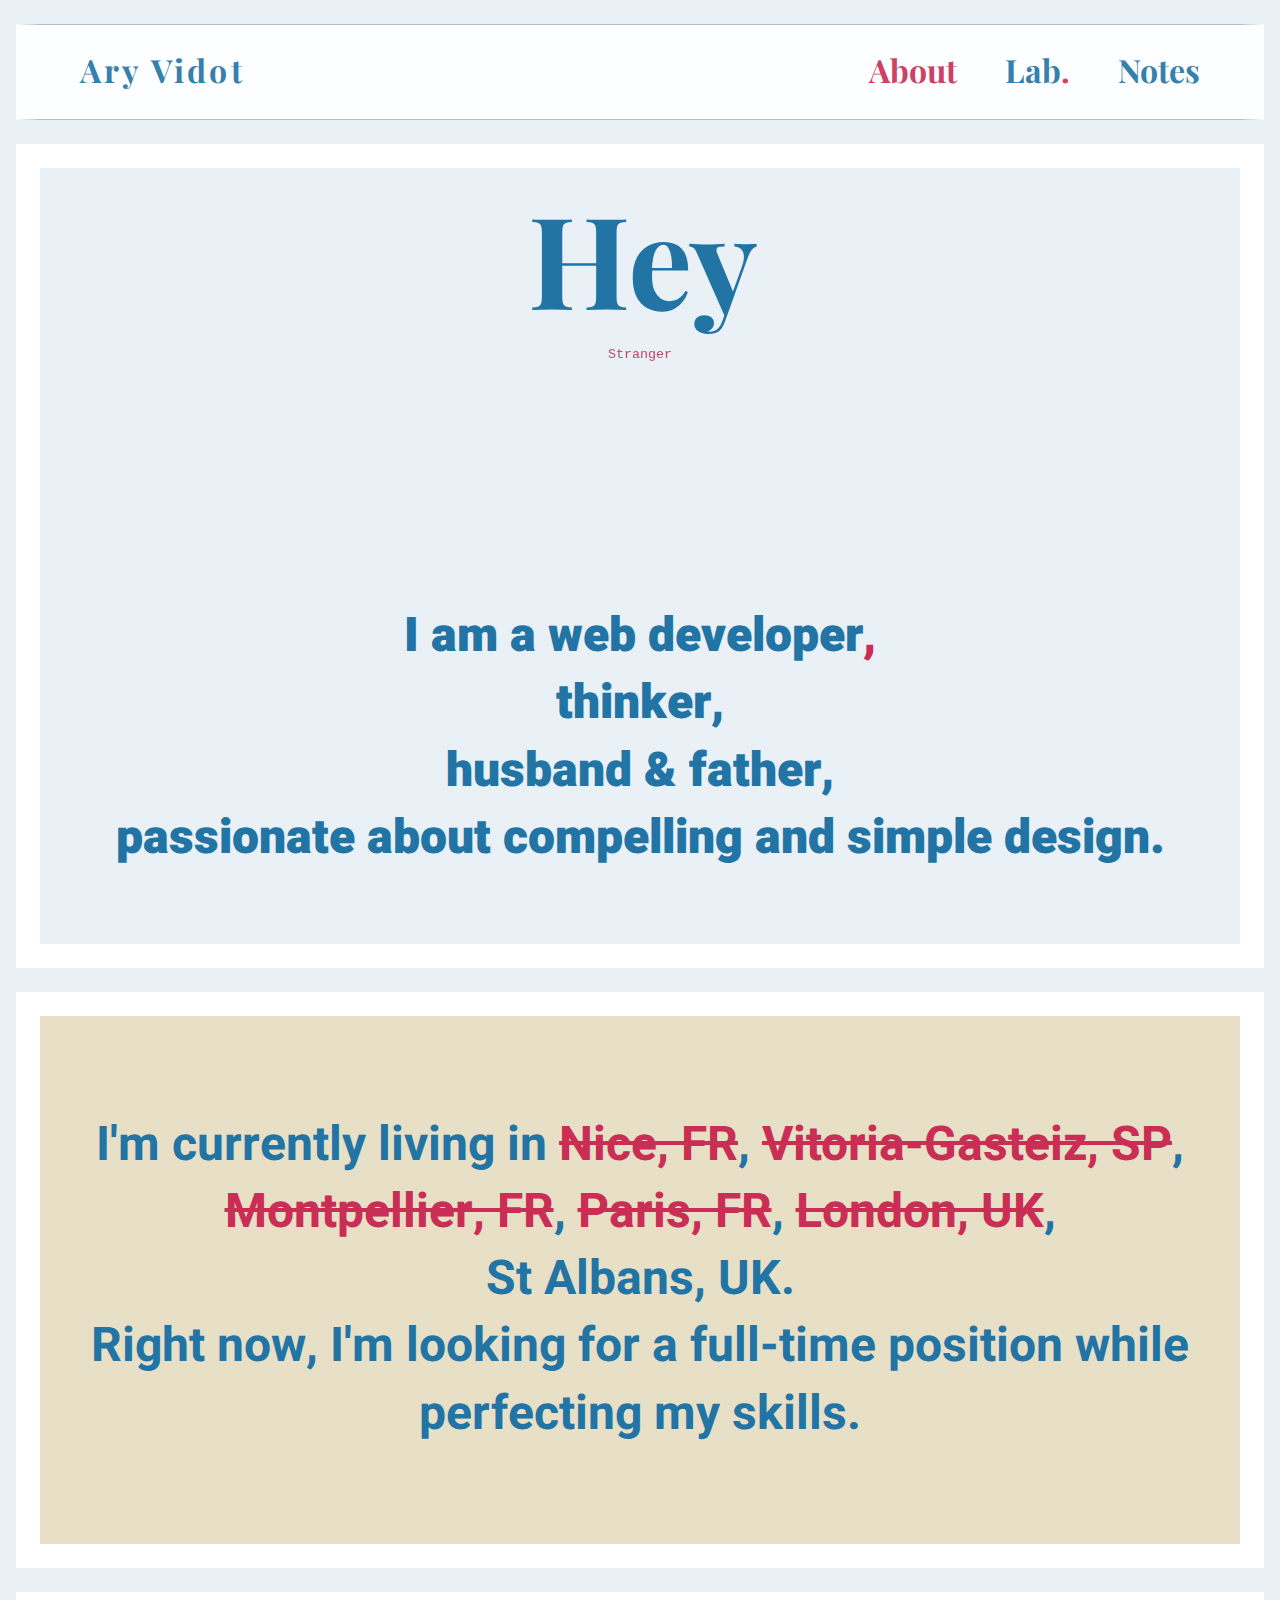
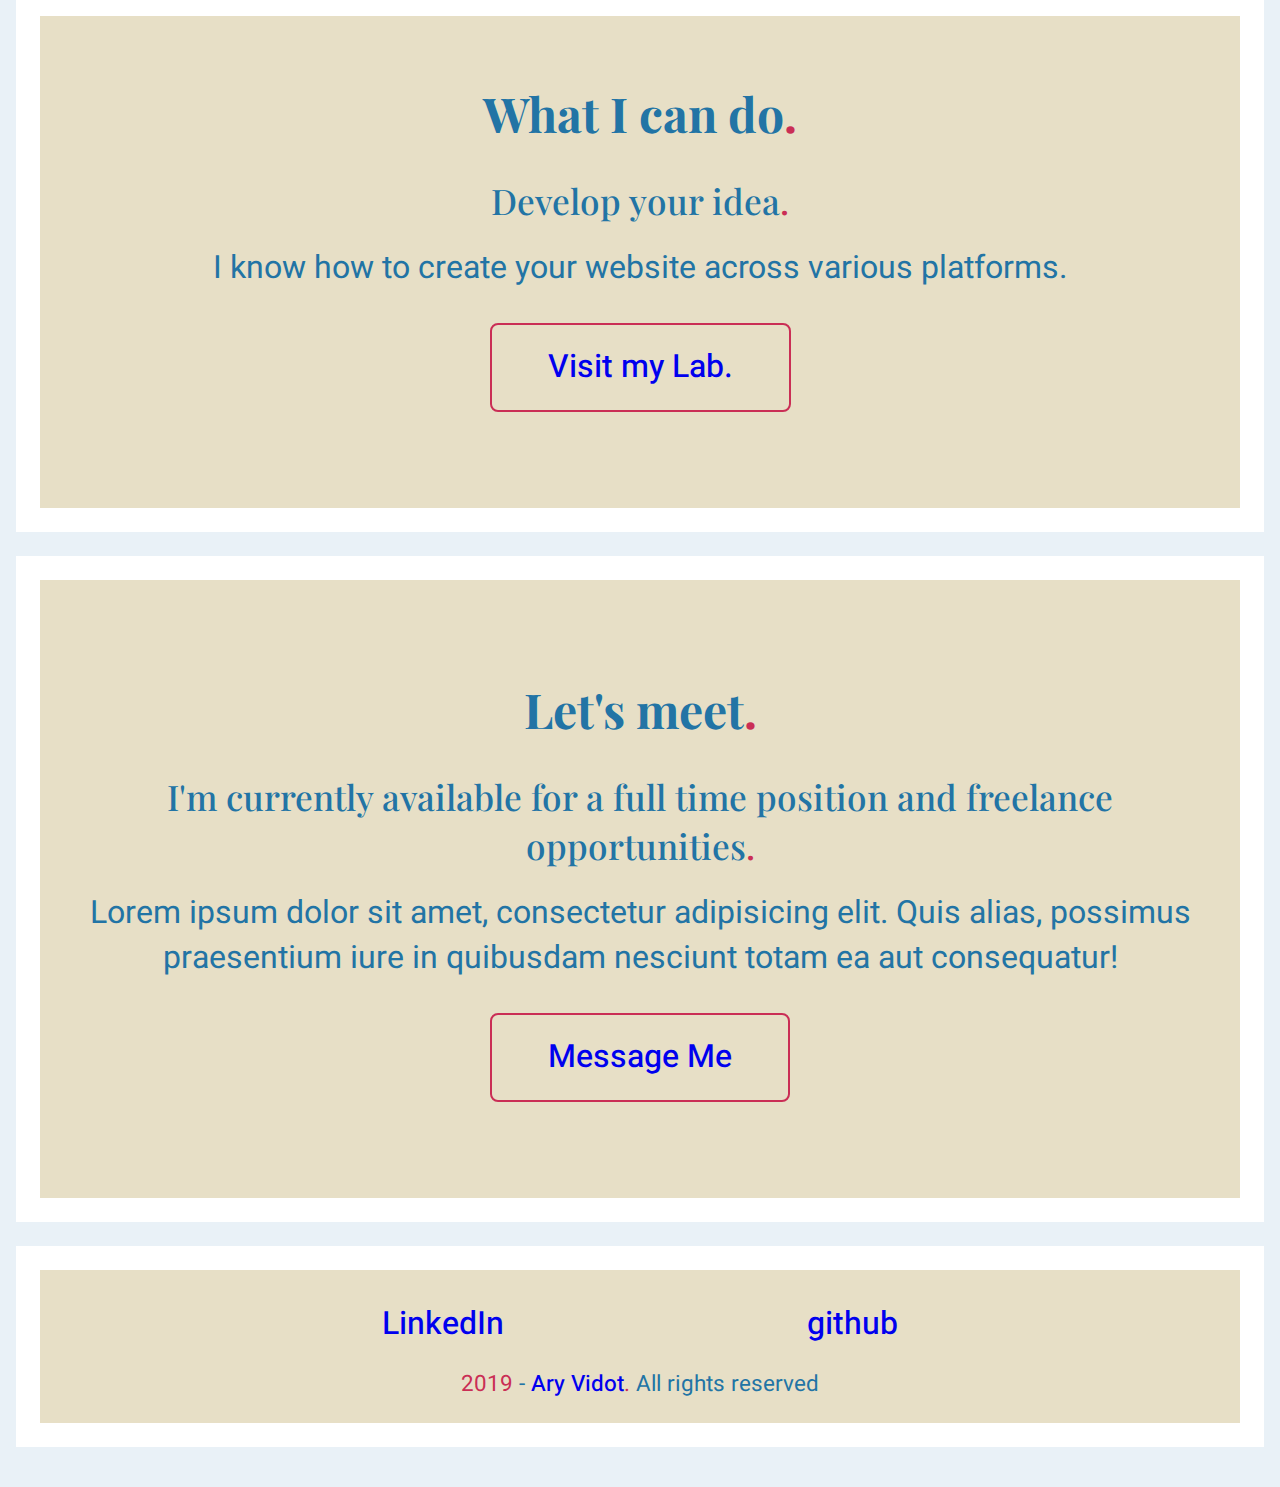
==== commit e5e116ed: "CSS .dot value added" ====
--- a/index.html
+++ b/index.html
@@ -32,7 +32,9 @@
           <nav>
             <ul class="nav-links">
               <li><a class="active" href="index.html">About</a></li>
-              <li><a class="" href="lab.html">Lab.</a></li>
+              <li>
+                <a class="" href="lab.html">Lab<span class="dot">.</span></a>
+              </li>
               <li><a class="" href="notes.html">Notes</a></li>
             </ul>
           </nav>
@@ -117,8 +119,8 @@
                 height="70rem"
               /> -->
               <header class="hdr-lab">
-                <h2>What I can do<span>.</span></h2>
-                <h3>Develop your idea<span>.</span></h3>
+                <h2>What I can do<span class="dot">.</span></h2>
+                <h3>Develop your idea<span class="dot">.</span></h3>
               </header>
               <p>I know how to create your website across various platforms.</p>
               <p class="btn">
@@ -134,10 +136,13 @@
           <article>
             <div class="contact-text">
               <header class="hdr-contact">
-                <h2>Let's meet<span class="user-name"></span><span>.</span></h2>
+                <h2>
+                  Let's meet<span class="user-name"></span
+                  ><span class="dot">.</span>
+                </h2>
                 <h3>
                   I'm currently available for a full time position and freelance
-                  opportunities<span>.</span>
+                  opportunities<span class="dot">.</span>
                 </h3>
               </header>
               <p>
@@ -173,7 +178,8 @@
           <div class="copyright">
             <p>
               <span id="year">2019</span> -
-              <a href="www.aryvidot.com">Ary Vidot</a>. All rights reserved
+              <a href="www.aryvidot.com">Ary Vidot</a
+              ><span class="dot">.</span> All rights reserved
             </p>
           </div>
         </div>
--- a/css/main.css
+++ b/css/main.css
@@ -141,9 +141,13 @@
   height: fit-content;
   scroll-behavior: smooth;
   background-color: var(--primary-clr);
-  border-left: 0.5em solid #e9f1f7;
-  border-bottom: 0.5em solid #e9f1f7;
-  border-right: 0.5em solid #e9f1f7;
+  border-left: 0.5em solid;
+  border-left-color: var(--primary-clr);
+  border-bottom: 0.5em solid;
+  border-bottom-color: var(--primary-clr);
+  border-right: 0.5em solid;
+  border-right-color: var(--primary-clr);
+
 }
 
 .ctnr {
@@ -195,9 +199,6 @@
   font-size: 4rem;
 }
 
-.dot{
-  color: var(--fc-2);
-}
 
 .intro p {
   font-size: 1.5rem;
@@ -226,6 +227,11 @@
   font-size: 1.1rem;
   margin-bottom: 0.6em;
 }
+
+.dot, span{
+  color: var(--fc-2);
+}
+
 /* TEXT Area set up */
 
 textarea.user_name {
@@ -382,7 +388,7 @@
 
 /* ----- About ----- */
 .about {
-  background-color: #e7dfc6;
+  background-color: var(--secondary-clr);
   /* border: 1px solid red; */
 }
 .ctnr-about {
@@ -408,19 +414,16 @@
 
 /* ----- Lab ----- */
 .lab {
-  background-color: #e7dfc6;
-  /* border: 1px solid blue; */
-}
-
-.ctnr-lab {
-  /* padding: 0.75em 0; */
+  background-color: var(--secondary-clr);
+}
+
+.ctnr-lab .hello{
   display: flex;
   justify-content: center;
   width: 100%;
 }
 .lab-text {
   margin: 2em 0;
-  /* line-height: 1.5; */
   display: flex;
   justify-items: center;
   align-items: center;
@@ -429,7 +432,6 @@
 }
 .hello {
   padding: 2em 0;
-  /* display: flex; */
 }
 .pencil {
   border-radius: 50%;
@@ -477,7 +479,7 @@
 
 /* ----- Contact ----- */
 .contact {
-  background-color: #e7dfc6;
+  background-color: var(--secondary-clr);
   color: var(--fc-1);
 }
 .ctnr-contact {
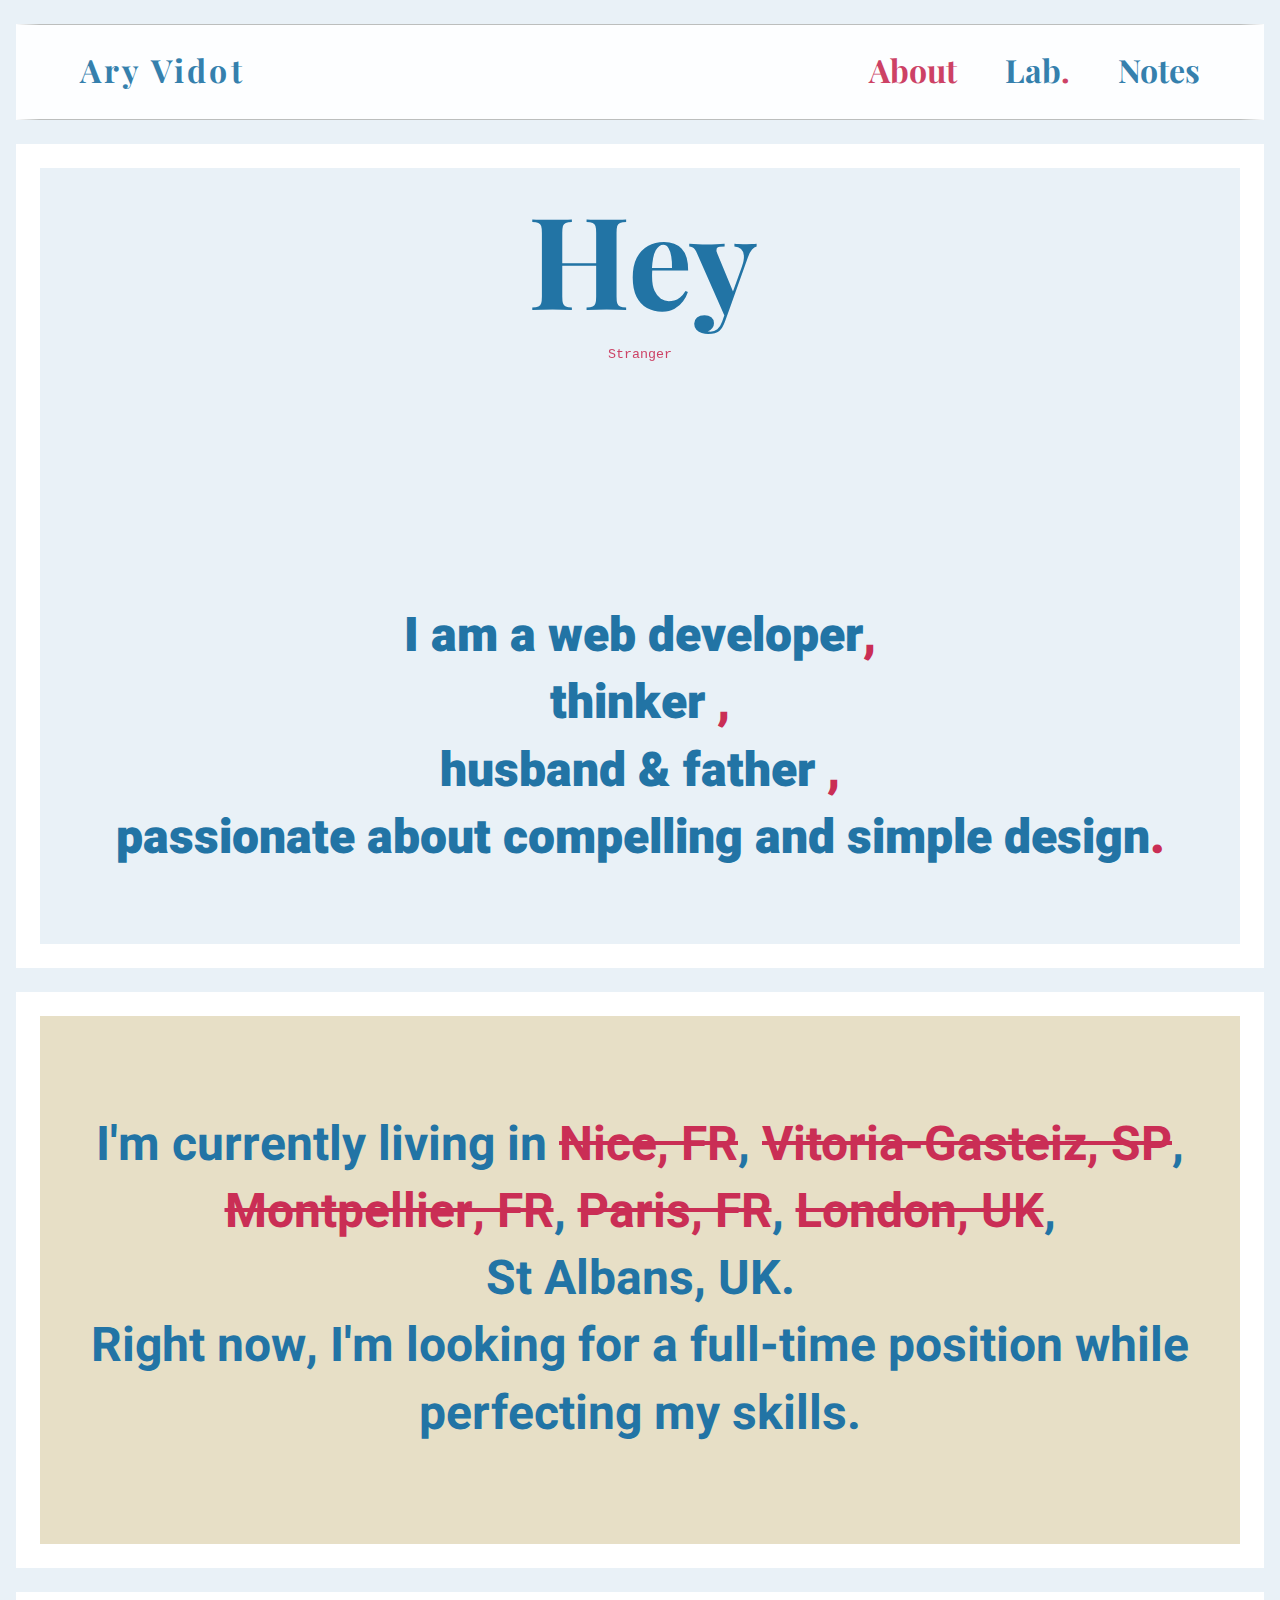
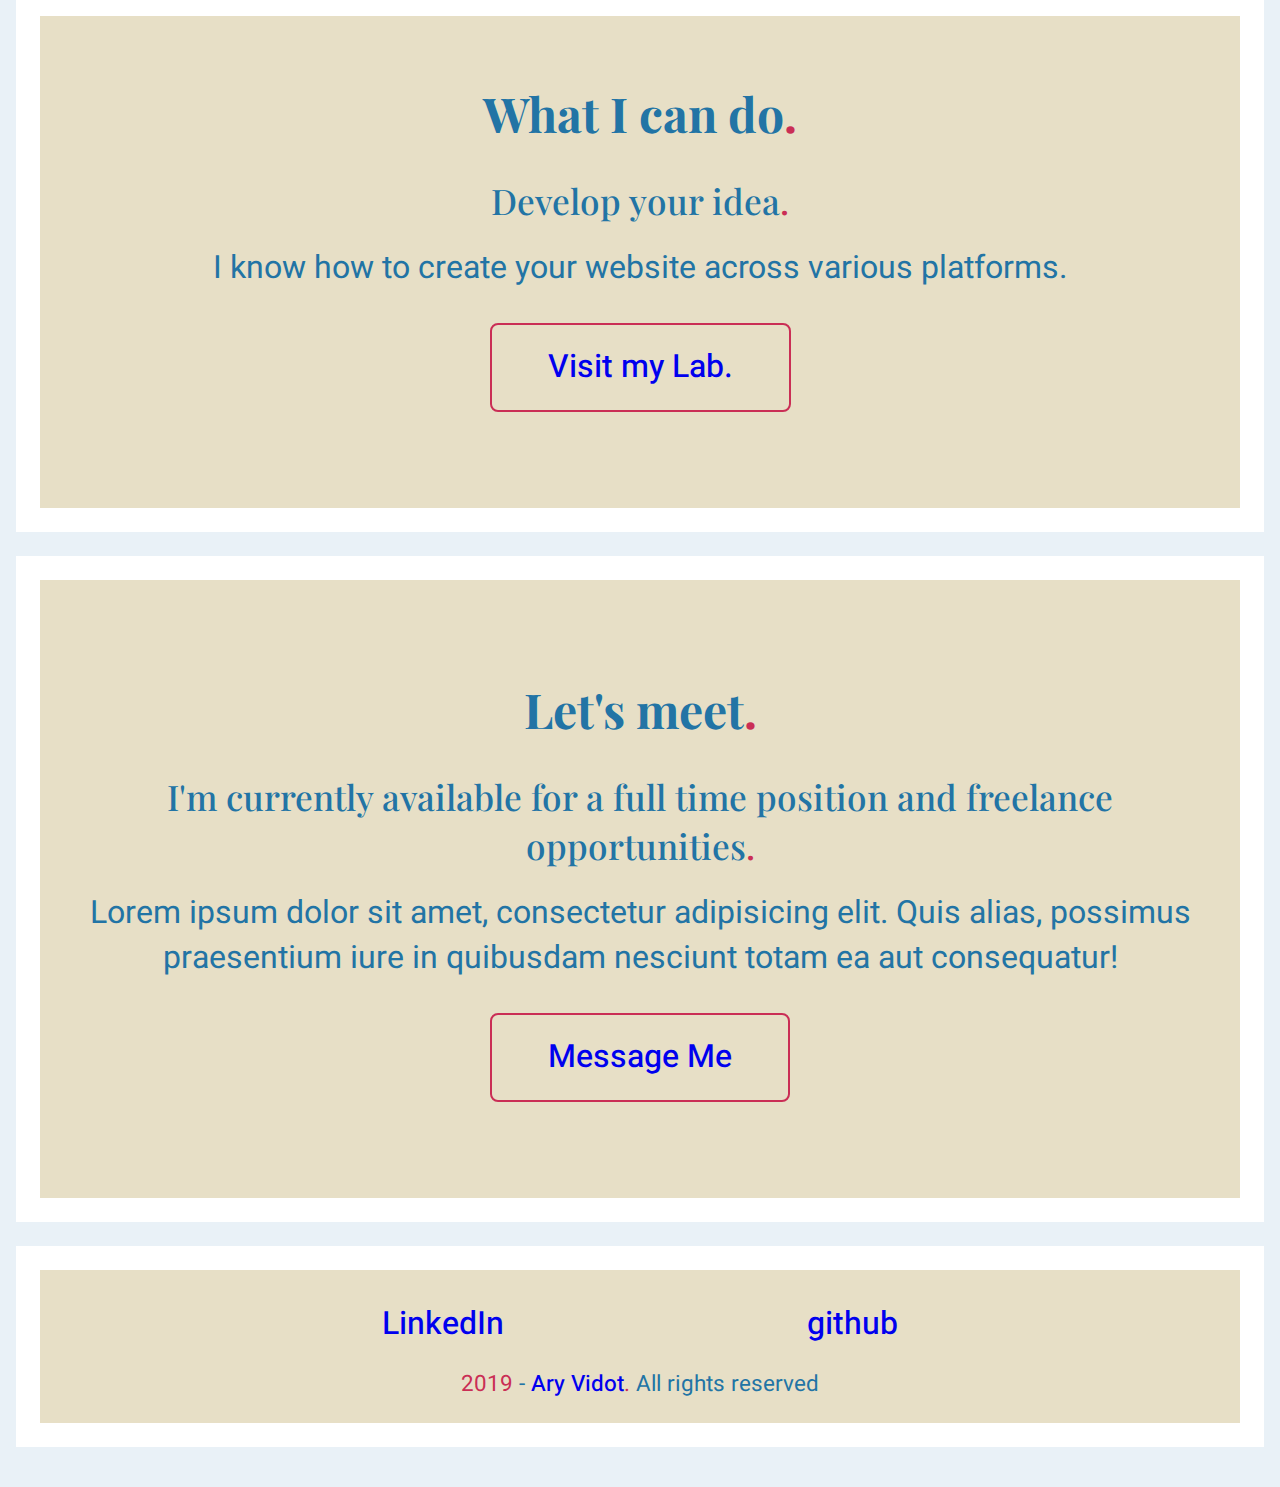
==== commit 50746dc7: "pull" ====
--- a/index.html
+++ b/index.html
@@ -59,9 +59,12 @@
               </h1>
               <div class="intro">
                 <p>
-                  I am a web developer<span>,</span> <br />thinker,<br />
-                  husband & father,<br />
-                  passionate about compelling and simple design.
+                  I am a web developer<span>,</span> <br />thinker <span>,</span
+                  ><br />
+                  husband & father <span>,</span><br />
+                  passionate about compelling and simple design<span class="dot"
+                    >.</span
+                  >
                 </p>
               </div>
             </div>
@@ -151,7 +154,7 @@
                 aut consequatur!
               </p>
               <p class="btn">
-                <a href="mailto:iam@aryvidot.com">Message Me</a>
+                <a href="mailto:aryvid@gmail.com">Message Me</a>
               </p>
             </div>
           </article>
--- a/css/main.css
+++ b/css/main.css
@@ -126,8 +126,18 @@
     /* font-weight p */
 
   --fs-2:
+  /* font-size */
   --fs-3:
   --fs-p:
+
+  /* spacer - padding and margin */
+--spacer: 1rem;
+--spacer-md: calc(var(--spacer)*2);
+--spacer-lg: calc(var(--spacer)*3);
+
+--shadow: 0 0 1em rgba(0,0,0,.25);
+--br-img: 50%;
+--br: 8px;
 
 }
 
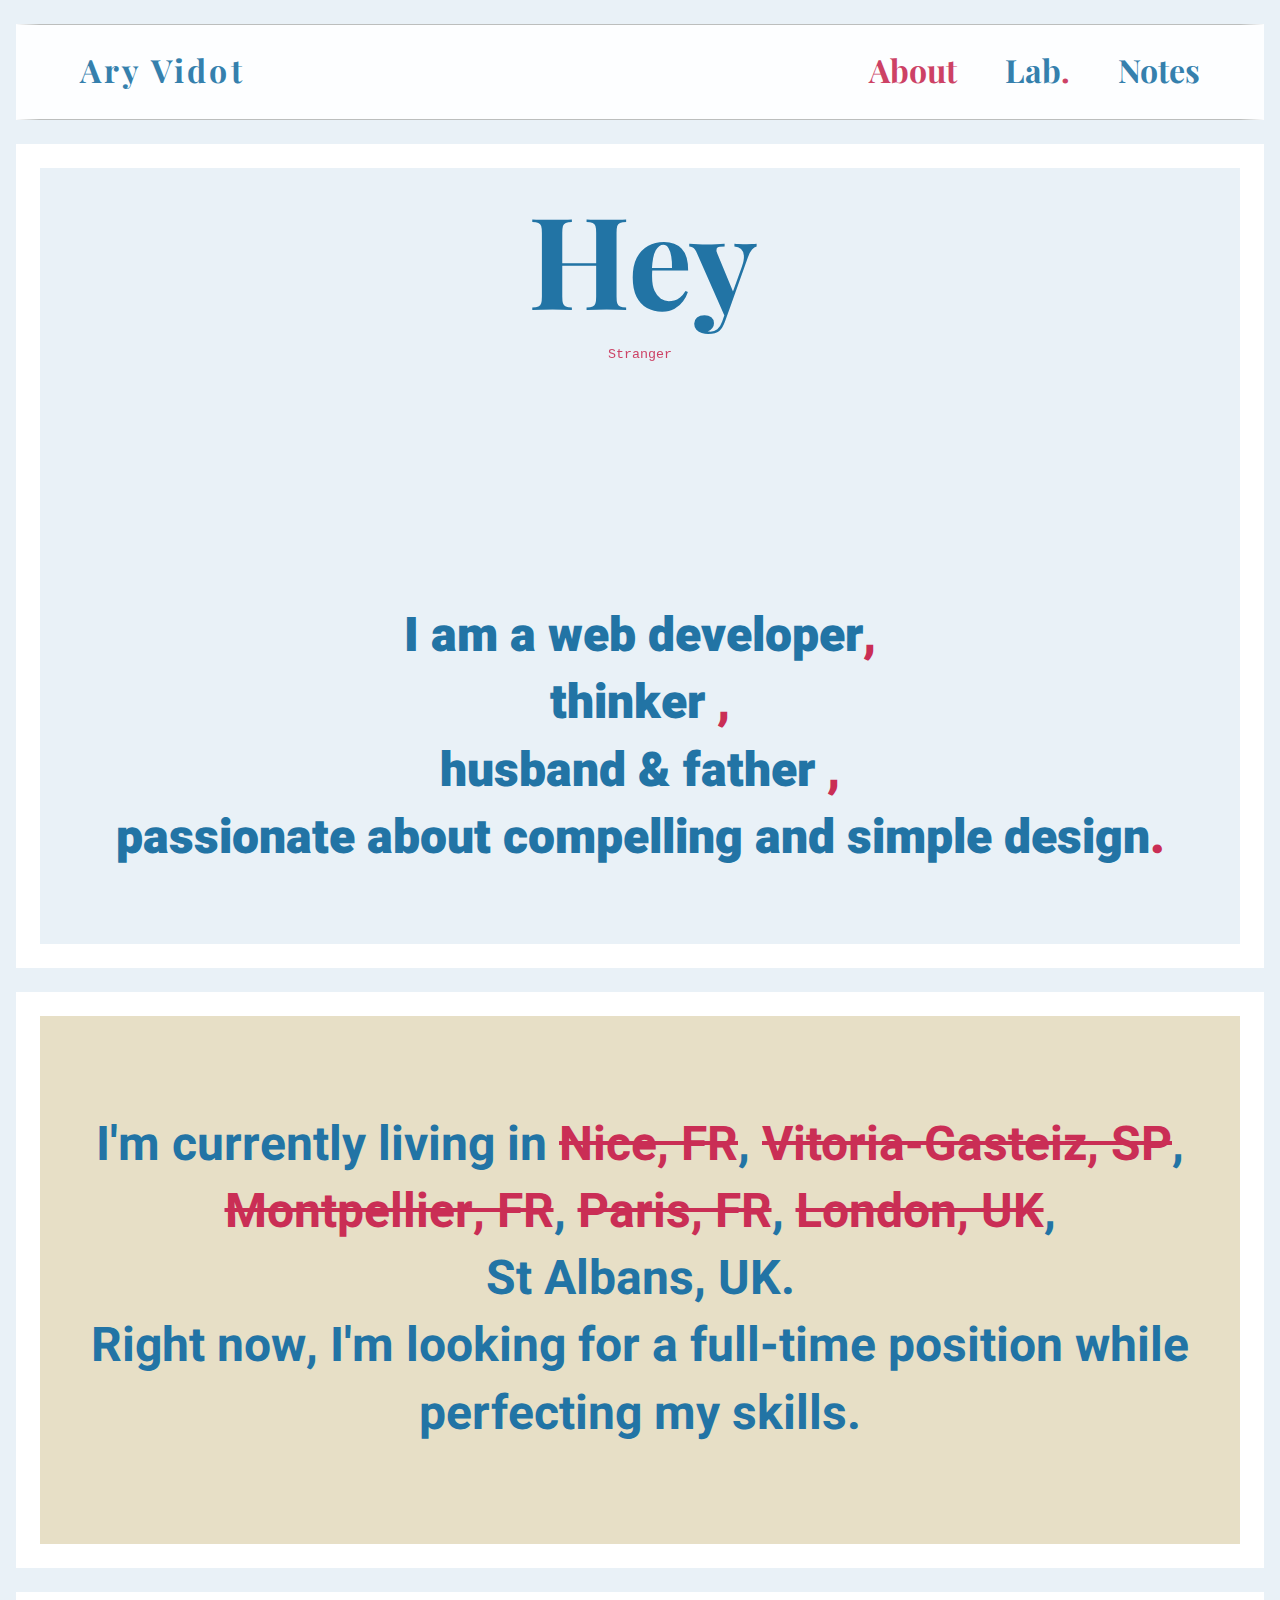
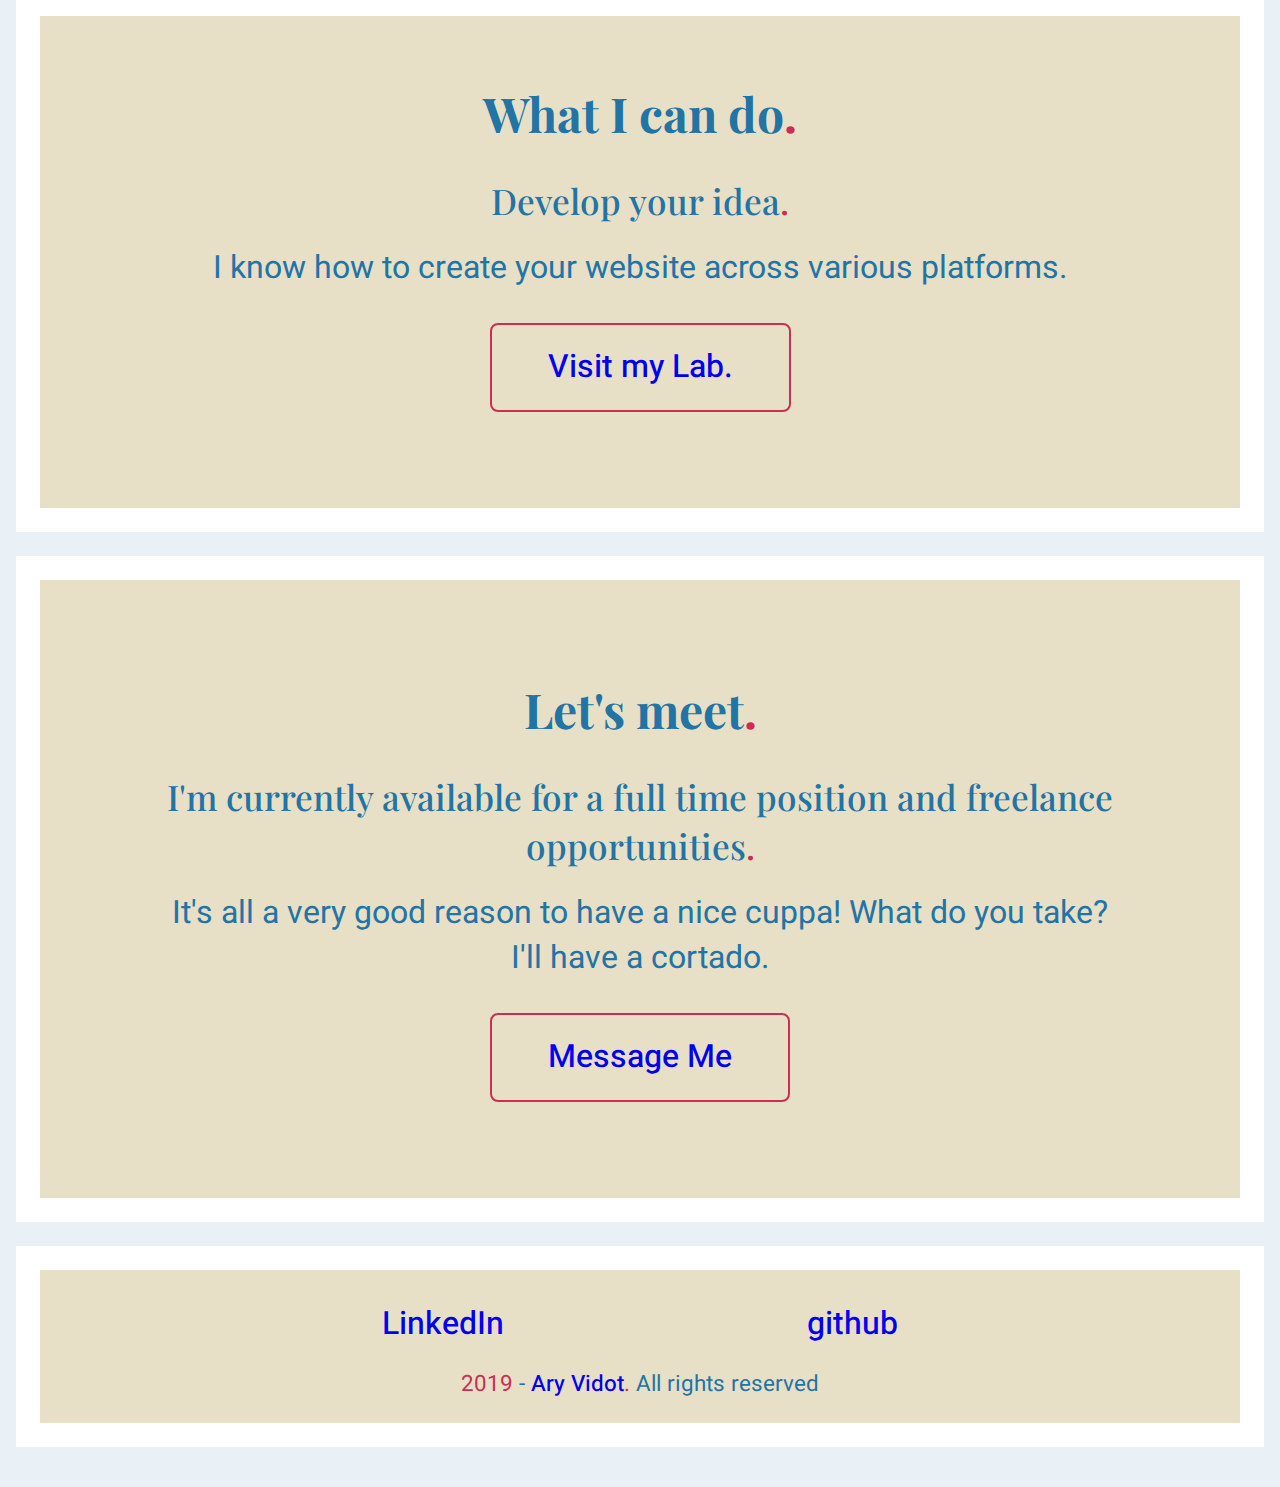
==== commit 251d87f1: "textarea colour --fc-2" ====
--- a/index.html
+++ b/index.html
@@ -50,6 +50,7 @@
               <h1 class="im-ary">
                 Hey
                 <textarea
+                  style="overflow: hidden;"
                   class="user-name"
                   name="user_name"
                   id="user_name"
@@ -149,9 +150,9 @@
                 </h3>
               </header>
               <p>
-                Lorem ipsum dolor sit amet, consectetur adipisicing elit. Quis
-                alias, possimus praesentium iure in quibusdam nesciunt totam ea
-                aut consequatur!
+                It's all a very good reason to have a nice cuppa! What do you
+                take? <br />
+                I'll have a cortado.
               </p>
               <p class="btn">
                 <a href="mailto:aryvid@gmail.com">Message Me</a>
--- a/css/main.css
+++ b/css/main.css
@@ -131,13 +131,13 @@
   --fs-p:
 
   /* spacer - padding and margin */
---spacer: 1rem;
+/* --spacer: 1rem;
 --spacer-md: calc(var(--spacer)*2);
 --spacer-lg: calc(var(--spacer)*3);
 
 --shadow: 0 0 1em rgba(0,0,0,.25);
 --br-img: 50%;
---br: 8px;
+--br: 8px; */
 
 }
 
@@ -260,8 +260,9 @@
   display: inline-block;
   vertical-align: top;
   width: 100%;
-  height: 110px;
-  text-align: center;
+  height: 115px;
+  text-align: center;
+  color: var(--fc-2);
 }
 
 ::placeholder {
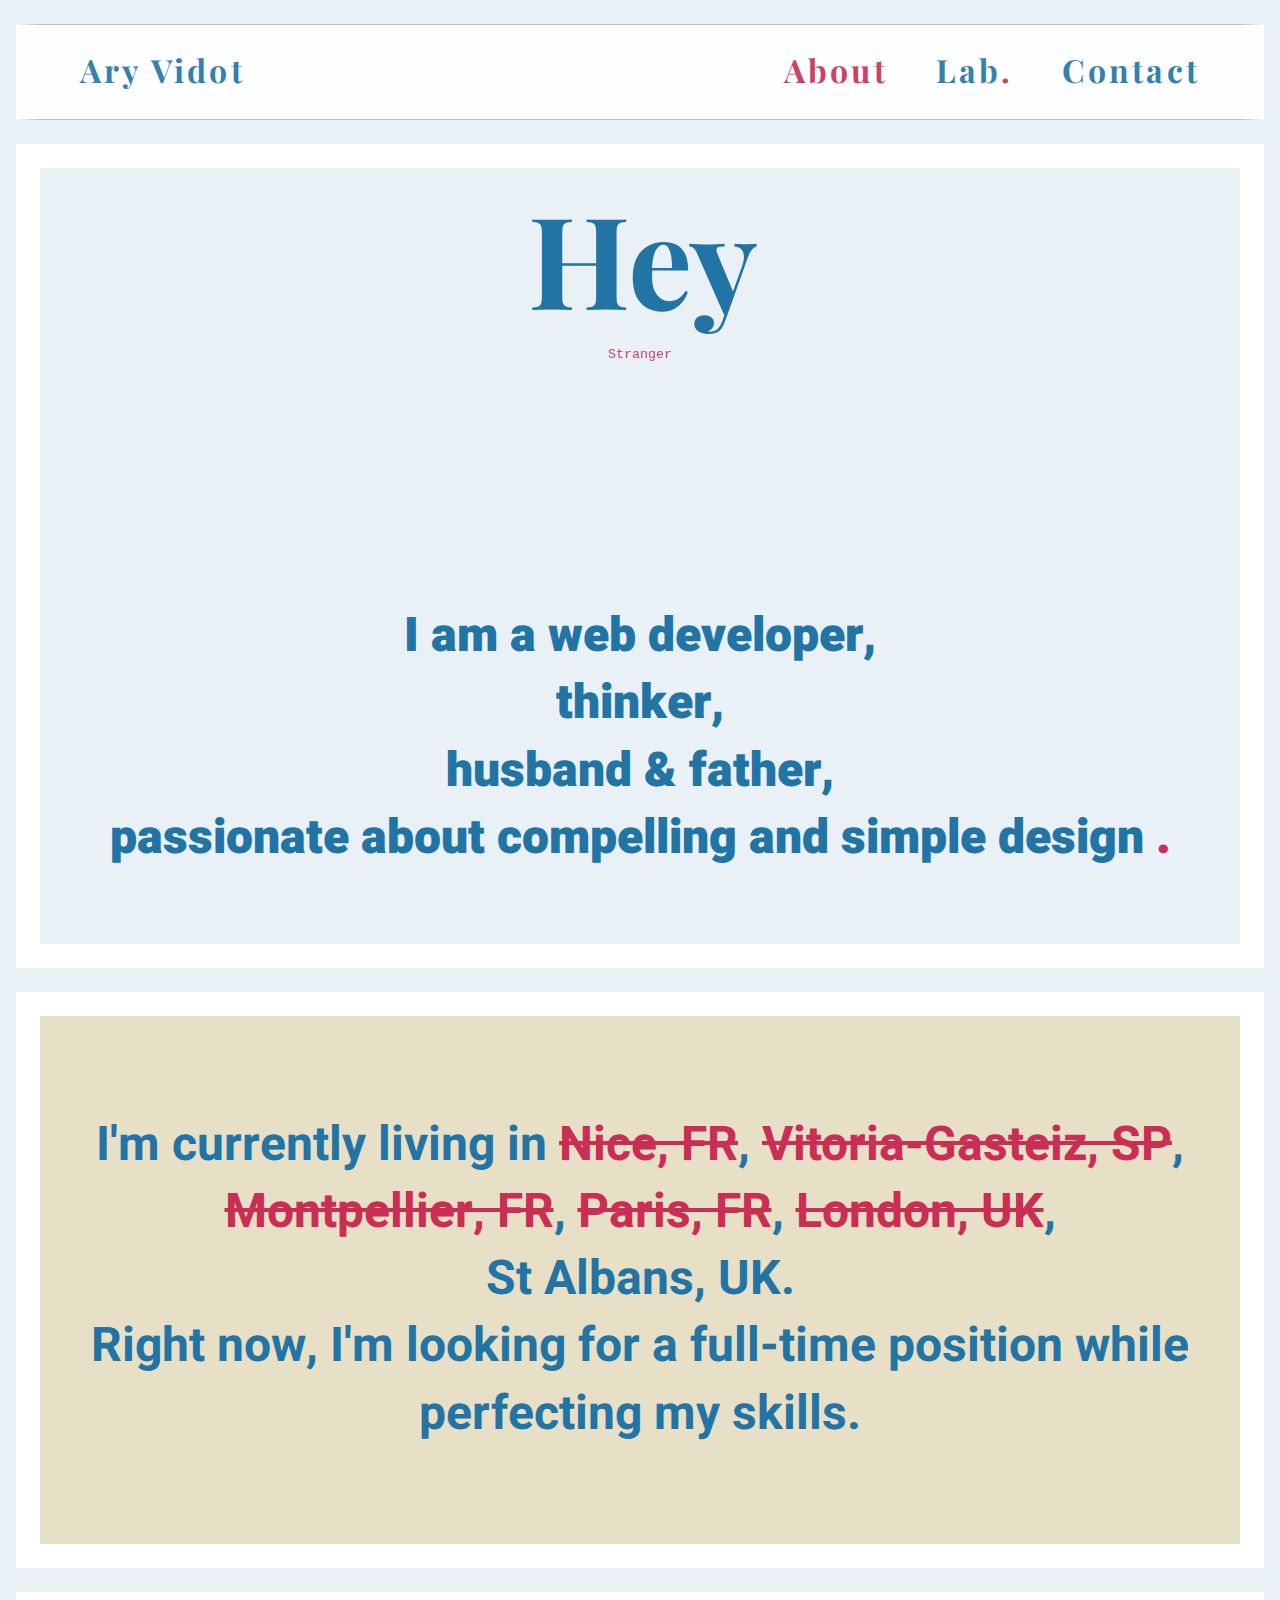
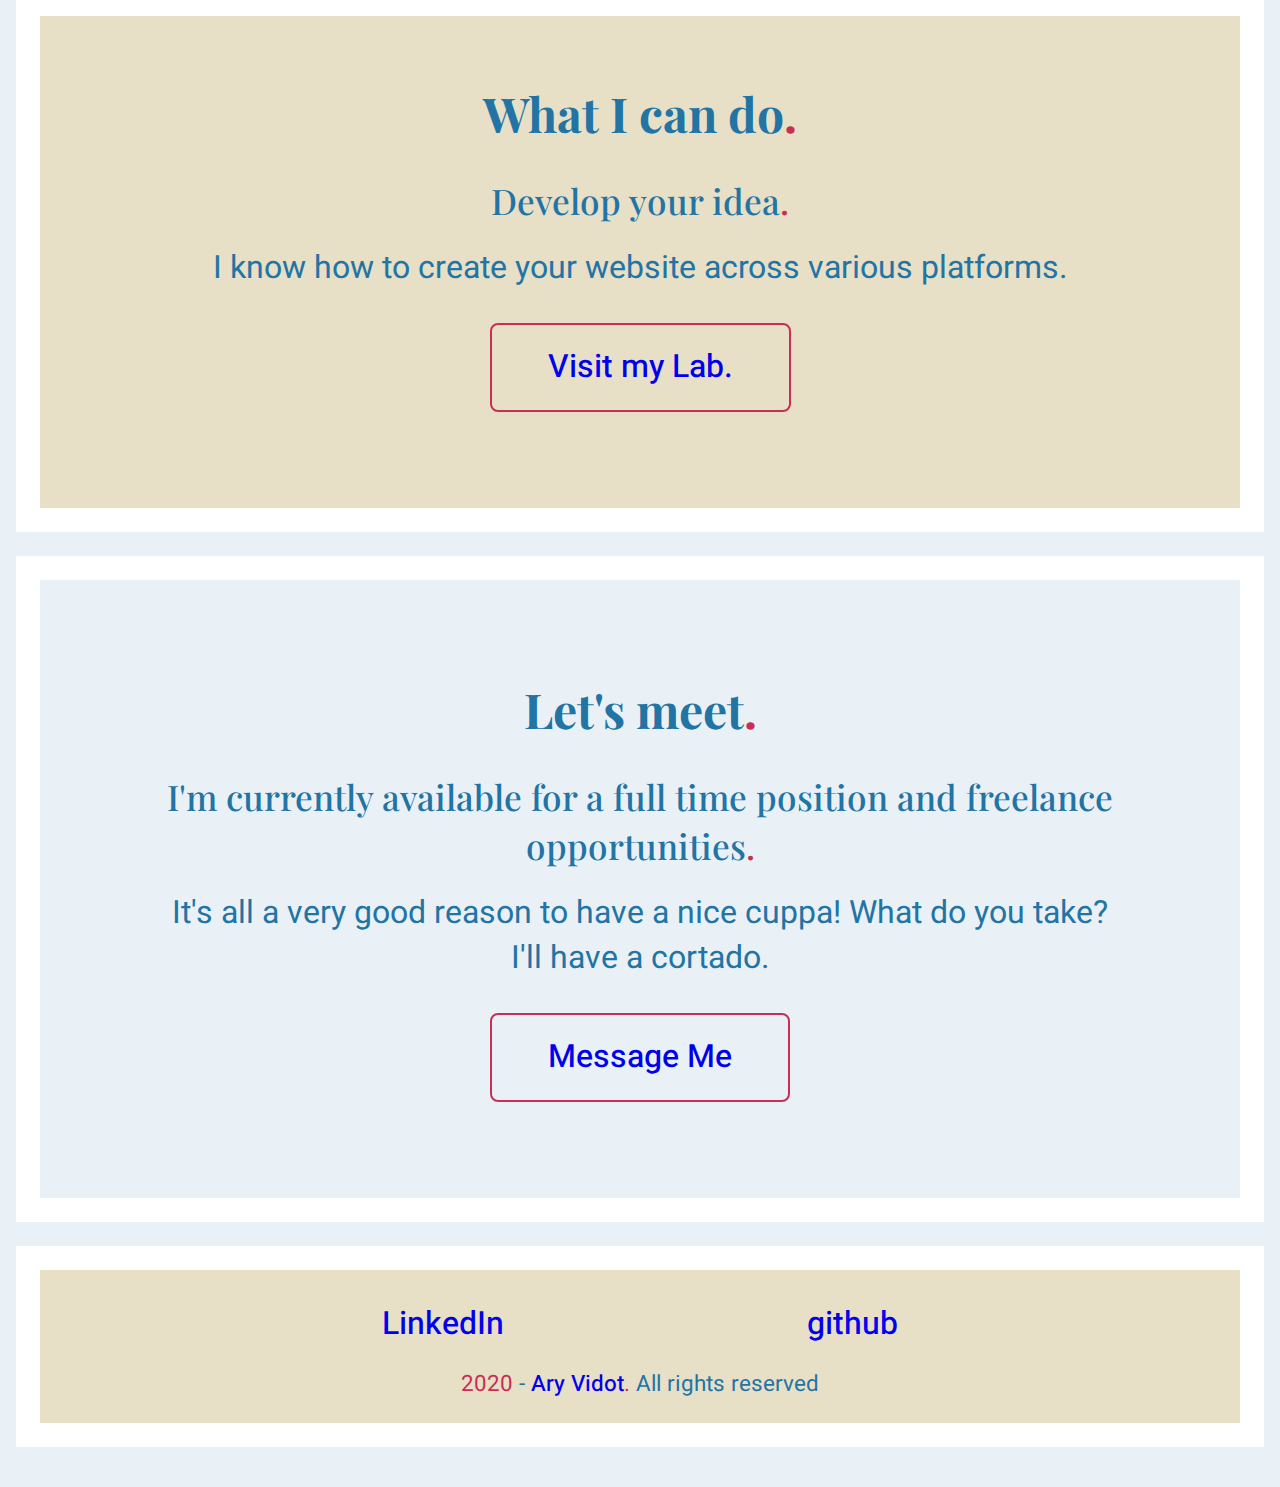
==== commit b36b5f04: "link to Contact in Lab tab added" ====
--- a/index.html
+++ b/index.html
@@ -7,7 +7,10 @@
     <meta name="viewport" content="width=device-width, initial-scale=1" />
 
     <link rel="manifest" href="site.webmanifest" />
-    <link rel="apple-touch-icon" href="icon.png" />
+    <link rel="apple-touch-icon" sizes="180x180" href="/apple-touch-icon.png" />
+    <link rel="icon" type="image/png" sizes="32x32" href="/favicon-32x32.png" />
+    <link rel="icon" type="image/png" sizes="16x16" href="/favicon-16x16.png" />
+    <link rel="manifest" href="/site.webmanifest" />
     <!-- Place favicon.ico in the root directory -->
     <!-- <div>Icons made by <a href="https://www.flaticon.com/authors/nikita-golubev" title="Nikita Golubev">Nikita Golubev</a> from <a href="https://www.flaticon.com/" title="Flaticon">www.flaticon.com</a></div> -->
     <link rel="stylesheet" href="css/normalize.css" />
@@ -16,6 +19,13 @@
       href="https://fonts.googleapis.com/css?family=Heebo|Playfair+Display:900&display=swap"
       rel="stylesheet"
     />
+    <script>
+      document.addEventListener("DOMContentLoaded", function () {
+        const yrSpan = document.querySelector(".year");
+        const currentYear = new Date().getFullYear();
+        yrSpan.textContent = currentYear;
+      });
+    </script>
     <meta name="theme-color" content="#fafafa" />
   </head>
 
@@ -35,7 +45,10 @@
               <li>
                 <a class="" href="lab.html">Lab<span class="dot">.</span></a>
               </li>
-              <li><a class="" href="notes.html">Notes</a></li>
+              <!-- <li>
+                <a class="" href="notes.html" style="display: hidden;">Notes</a>
+              </li> -->
+              <li><a class="" href="#contact">Contact</a></li>
             </ul>
           </nav>
         </div>
@@ -60,12 +73,11 @@
               </h1>
               <div class="intro">
                 <p>
-                  I am a web developer<span>,</span> <br />thinker <span>,</span
-                  ><br />
-                  husband & father <span>,</span><br />
-                  passionate about compelling and simple design<span class="dot"
-                    >.</span
-                  >
+                  I am a web developer, <br />
+                  thinker, <br />
+                  husband & father, <br />
+                  passionate about compelling and simple design
+                  <span class="dot">.</span>
                 </p>
               </div>
             </div>
@@ -135,7 +147,7 @@
         </div>
       </section>
 
-      <section class="contact">
+      <section id="contact" class="contact">
         <div class="ctnr ctnr-contact">
           <article>
             <div class="contact-text">
@@ -181,8 +193,8 @@
           </div>
           <div class="copyright">
             <p>
-              <span id="year">2019</span> -
-              <a href="www.aryvidot.com">Ary Vidot</a
+              <span id="year">2020</span> -
+              <a href="www.aryvidot.com" target="_blank">Ary Vidot</a
               ><span class="dot">.</span> All rights reserved
             </p>
           </div>
--- a/css/main.css
+++ b/css/main.css
@@ -294,11 +294,6 @@
 ============ LAYOUT ==============
 =============================== */
 
-/* .hero img {
-  height: 100%;
-  border-radius: 50%;
-} */
-
 /* ----- header ----- */
 .top-logo {
   margin: 0;
@@ -354,6 +349,8 @@
   font-family: var(--ff-secondary);
   font-weight: bolder;
   color: var(--fc-1);
+  letter-spacing: 0.1rem;
+
   /* letter-spacing: 0.1rem; */
 }
 
@@ -379,11 +376,9 @@
   width: 100%;
   padding: 0 1.25em;
   margin-top: 0;
-  /* background-image: url("../img/silhouette.jpg"); */
-  /* https://www.pexels.com/photo/adult-art-beautiful-beauty-415206/ */
-  background-repeat: no-repeat;
+  /* background-repeat: no-repeat;
   background-size: contain;
-  background-position: right;
+  background-position: right; */
   height: fit-content;
 }
 
@@ -424,15 +419,45 @@
 }
 
 /* ----- Lab ----- */
+
 .lab {
   background-color: var(--secondary-clr);
 }
 
-.ctnr-lab .hello{
+figure{
+  padding-top: 2em;
+}
+.links{
+  border-radius: 10px;
+  border: 10px solid;
+  border-color: var(--secondary-clr) ;
+  /* justify-content: center; */
+  /* align-items: center; */
+  height: 200px;
+  /* text-align: center; */
+  /* margin-bottom: 50px; */
+}
+.info{
+  padding-bottom: 2em;
+}
+
+.shot-info p{
+  padding-bottom: 1.5em;
+  display: flex;
+}
+
+/* .shot-info ul li{
+display: flex;
+justify-content: center;
+flex-direction: row;
+} */
+
+.ctnr-lab .hero{
   display: flex;
   justify-content: center;
   width: 100%;
 }
+
 .lab-text {
   margin: 2em 0;
   display: flex;
@@ -441,51 +466,44 @@
   flex-direction: column;
   text-align: center;
 }
-.hello {
-  padding: 2em 0;
-}
+
 .pencil {
   border-radius: 50%;
   margin-bottom: 2em;
 }
 
 .lab-shots {
-  padding: 2em 0;
-}
-
-.ctnr-hello {
-  text-align: center;
-  min-height: fit-content;
-  width: 100%;
-  padding: 0.625em 0;
+  display: flex;
 }
 
 .ctnr-shots {
-  /* display: flex; */
+  display: flex;
   flex-direction: column;
   justify-content: center;
-  width: 100%;
-}
-.ctnr-lab article {
-  /* display: flex;
-  justify-content: center;
-  flex-direction: column;
-  width: 100%; */
-
+  text-align: center;
+  width: 100%;
+}
+
+.ctnr-shots article {
+  padding: 2em 0; 
   text-align: center;
   margin: 1em 0 0;
 }
 
+.tech-logo{
+  width: 30px;
+  height: 30PX;
+}
 /* Add random colour for sections with Javascript */
 
-.parallax {
+/* .parallax {
   background-color: #2ec4b6;
 }
 .magic8Ball {
   background-color: coral;
 }
 .wordPress {
-  background-color: deeppink;
+  background-color: deeppink; */
 }
 
 /* ----- Contact ----- */
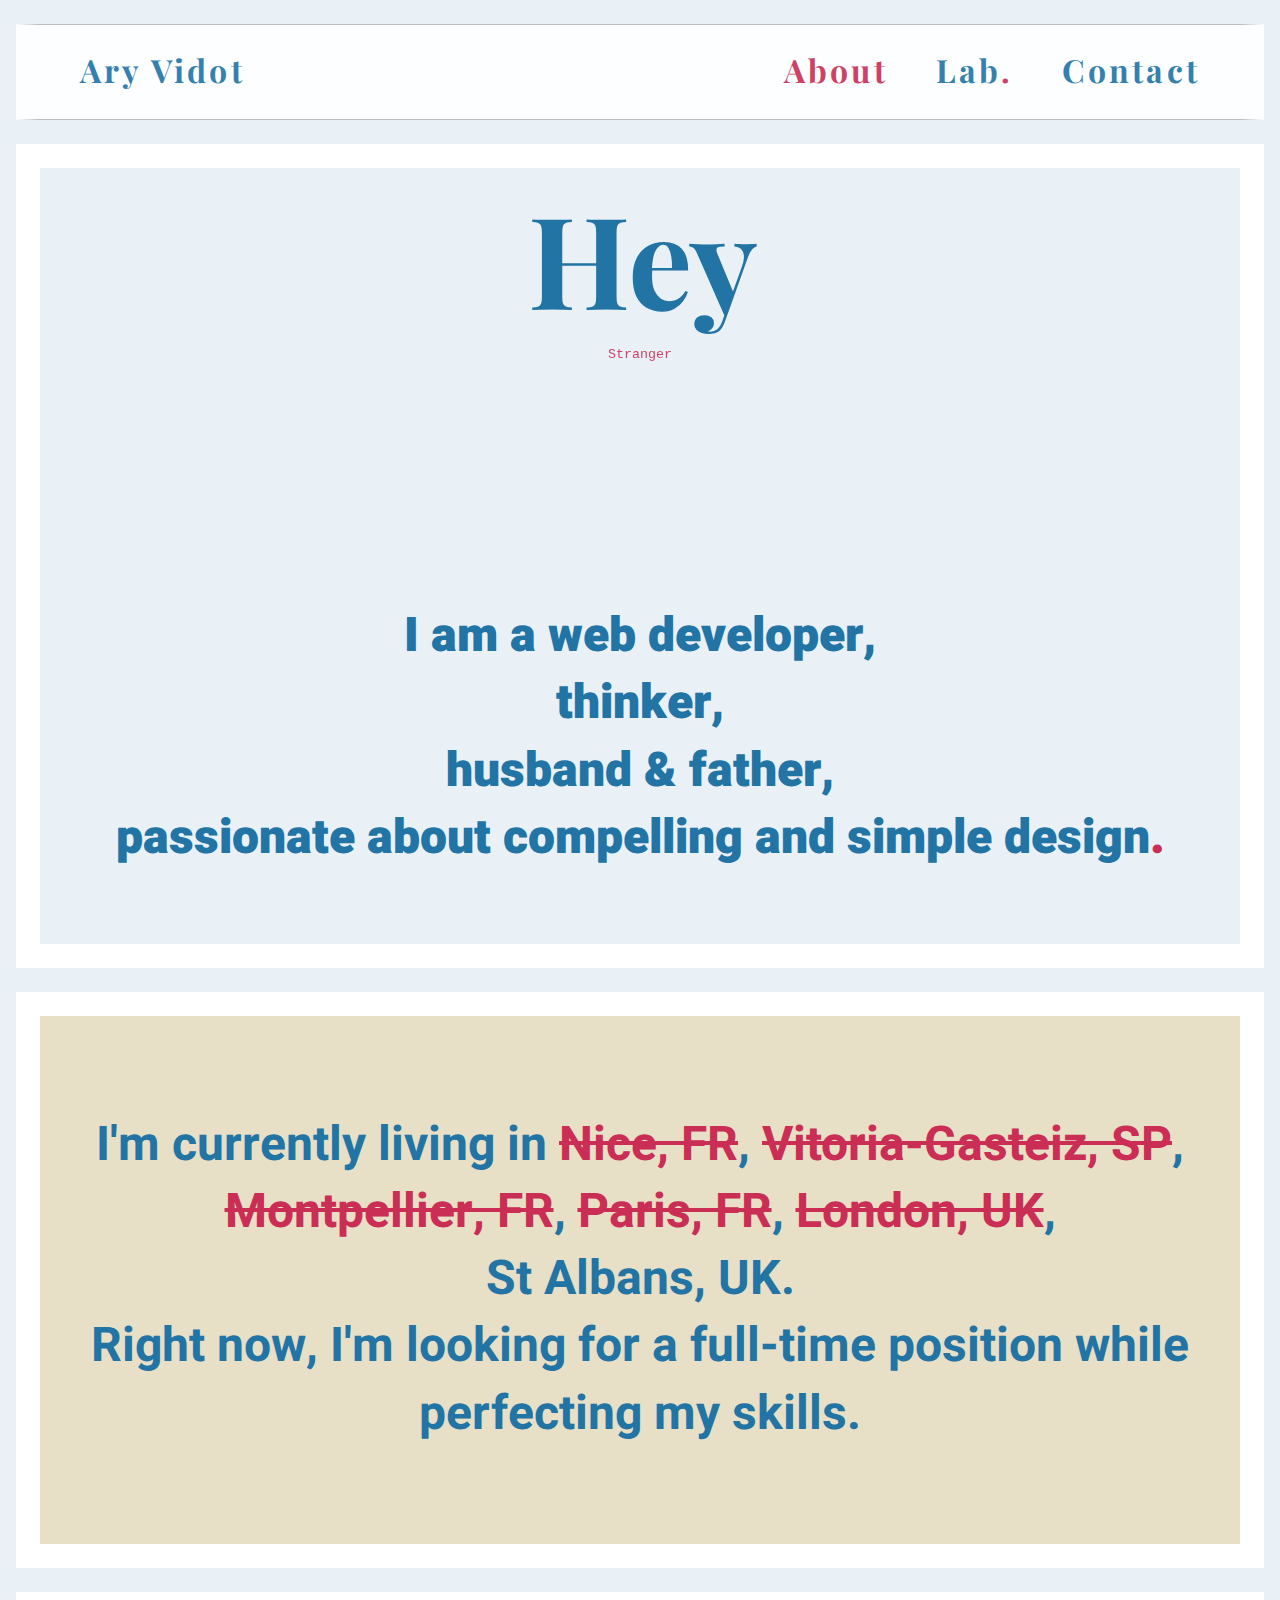
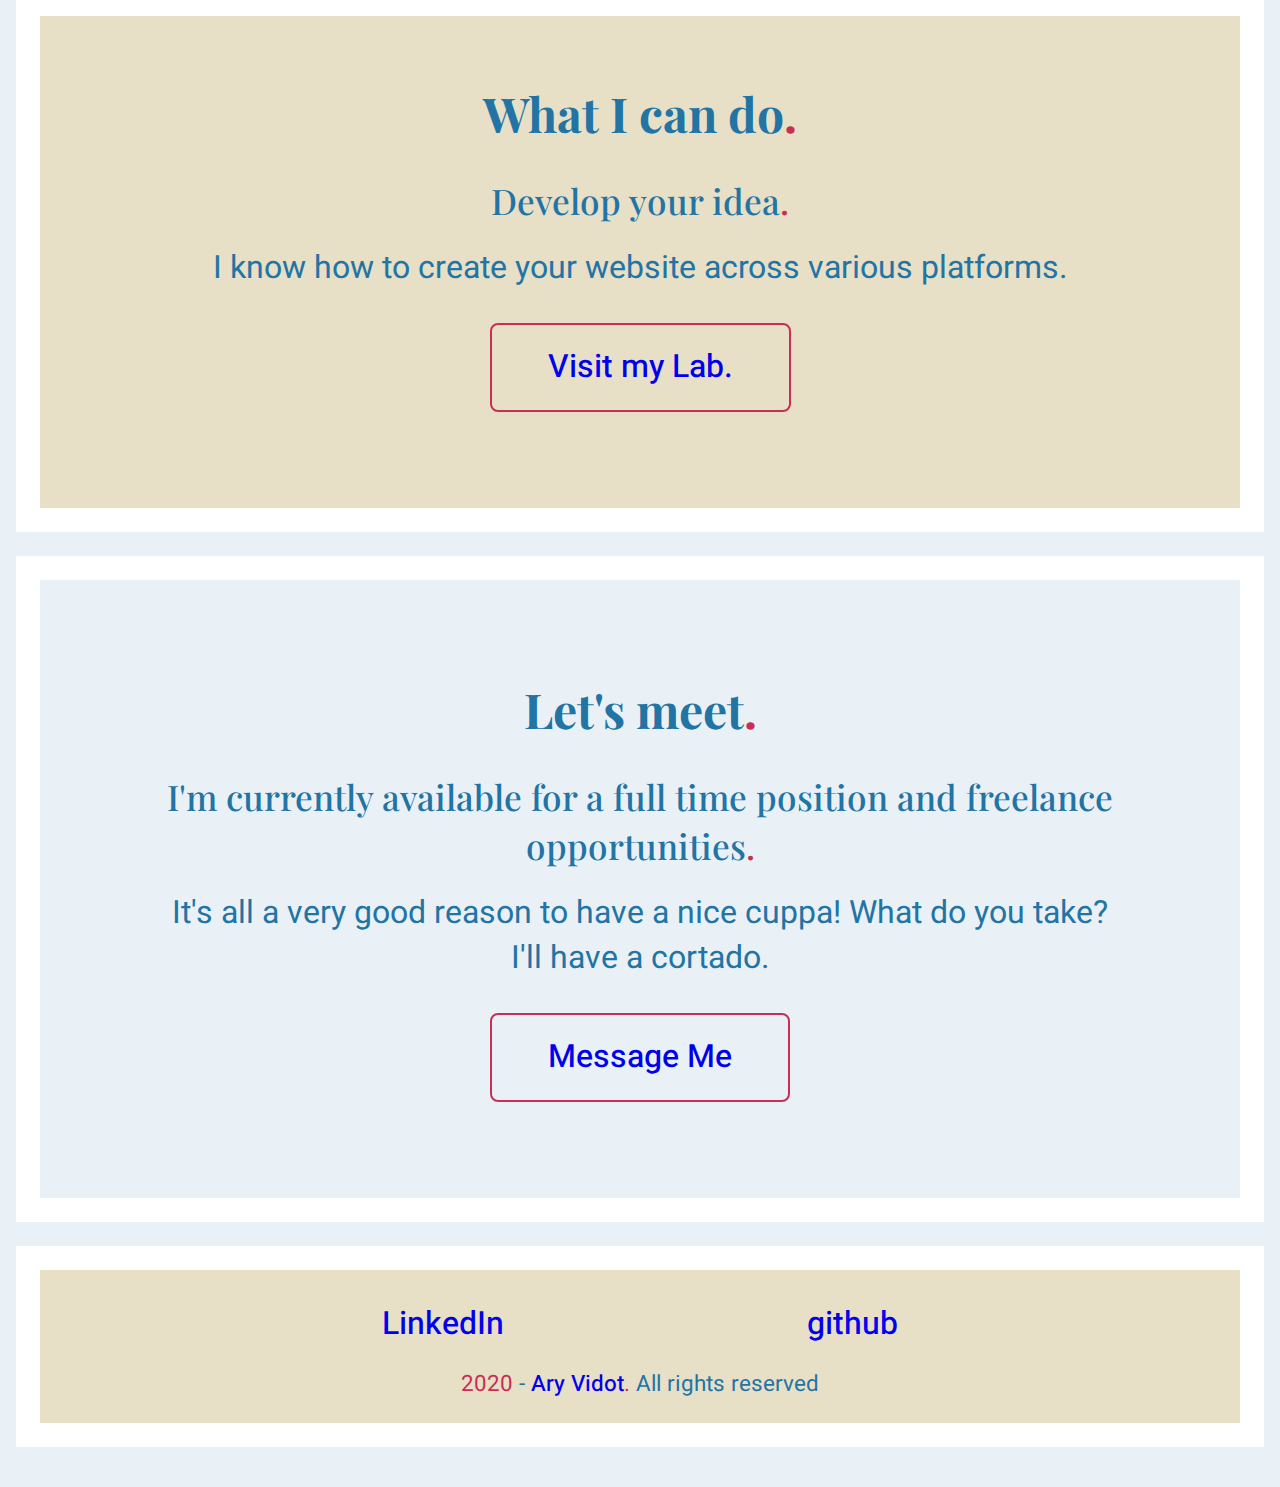
==== commit 73156b34: "lorem ipsum change to text in lab.html" ====
--- a/index.html
+++ b/index.html
@@ -66,9 +66,8 @@
                   style="overflow: hidden;"
                   class="user-name"
                   name="user_name"
-                  id="user_name"
                   placeholder="Stranger"
-                  spellcheck="false"
+                  spellcheck="true"
                 ></textarea>
               </h1>
               <div class="intro">
@@ -76,8 +75,9 @@
                   I am a web developer, <br />
                   thinker, <br />
                   husband & father, <br />
-                  passionate about compelling and simple design
-                  <span class="dot">.</span>
+                  passionate about compelling and simple design<span class="dot"
+                    >.</span
+                  >
                 </p>
               </div>
             </div>
@@ -153,7 +153,7 @@
             <div class="contact-text">
               <header class="hdr-contact">
                 <h2>
-                  Let's meet<span class="user-name"></span
+                  Let's meet<span id="user-name"></span
                   ><span class="dot">.</span>
                 </h2>
                 <h3>
